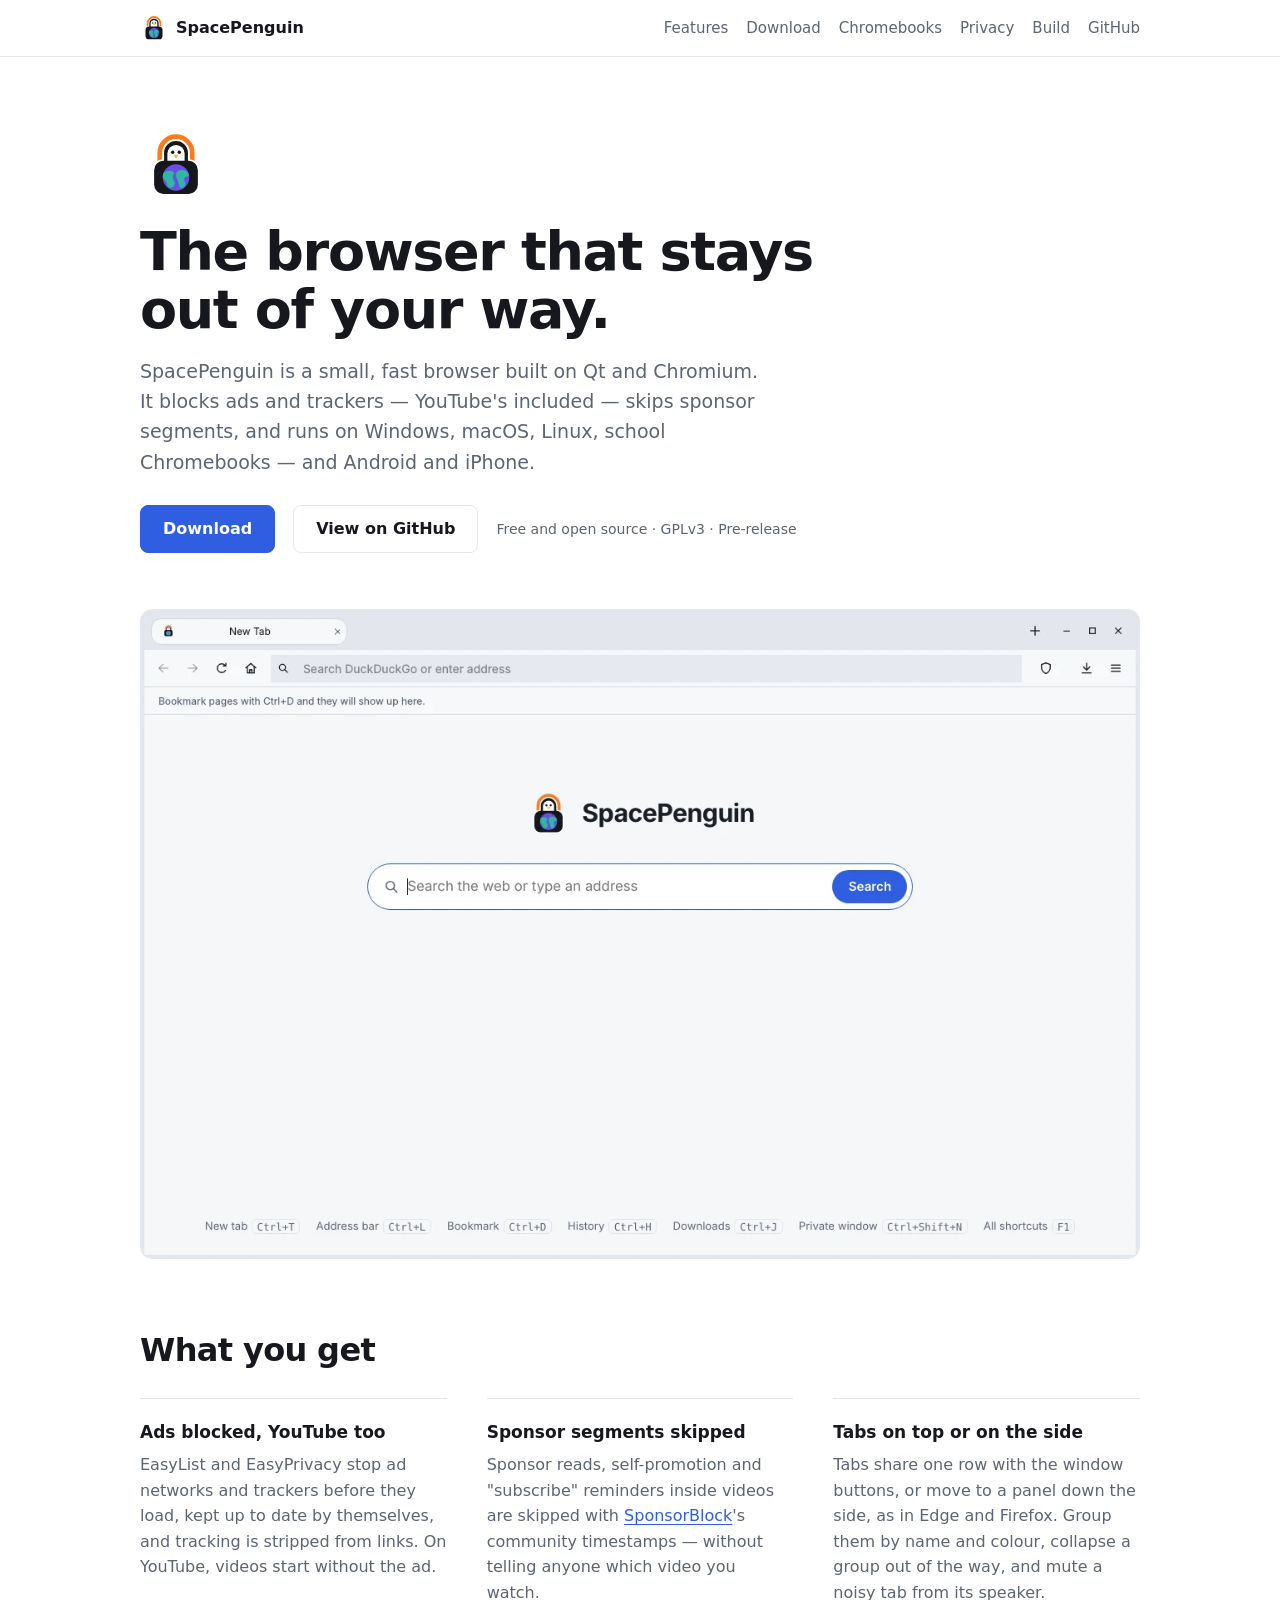
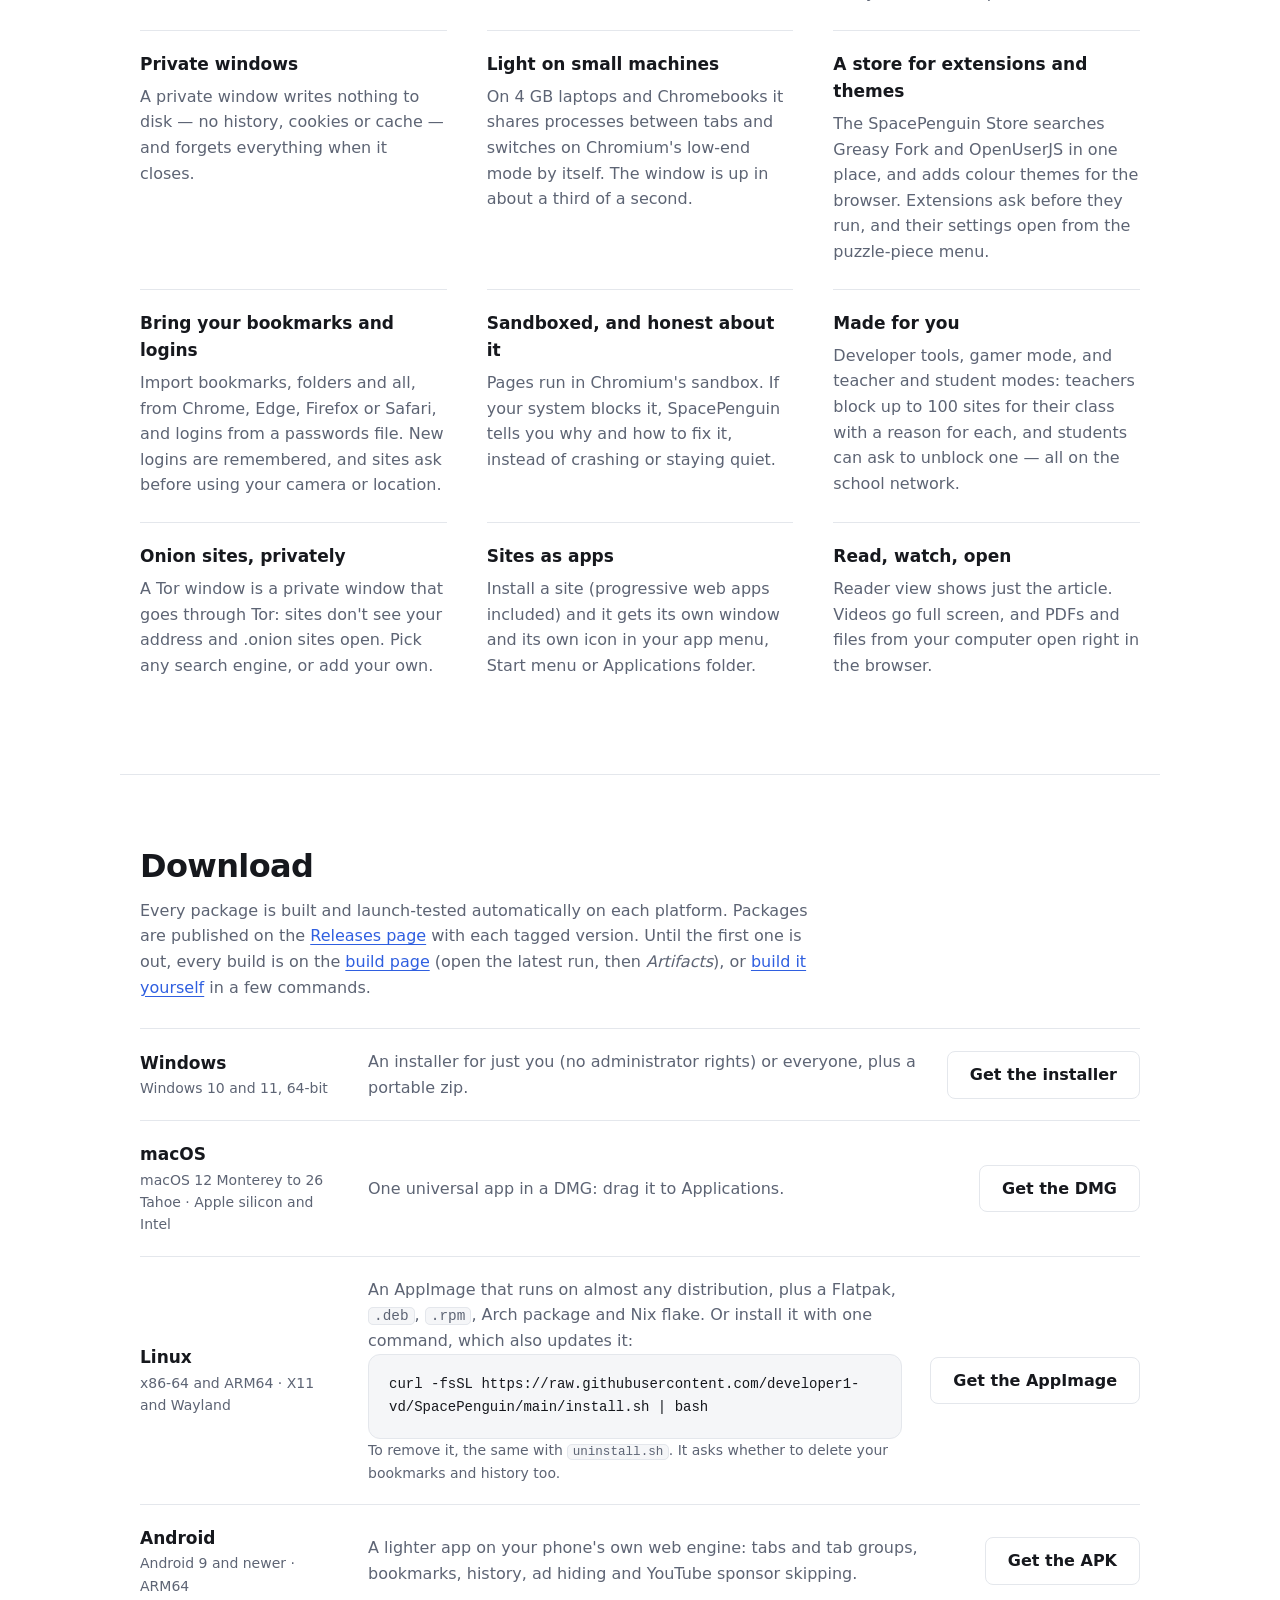
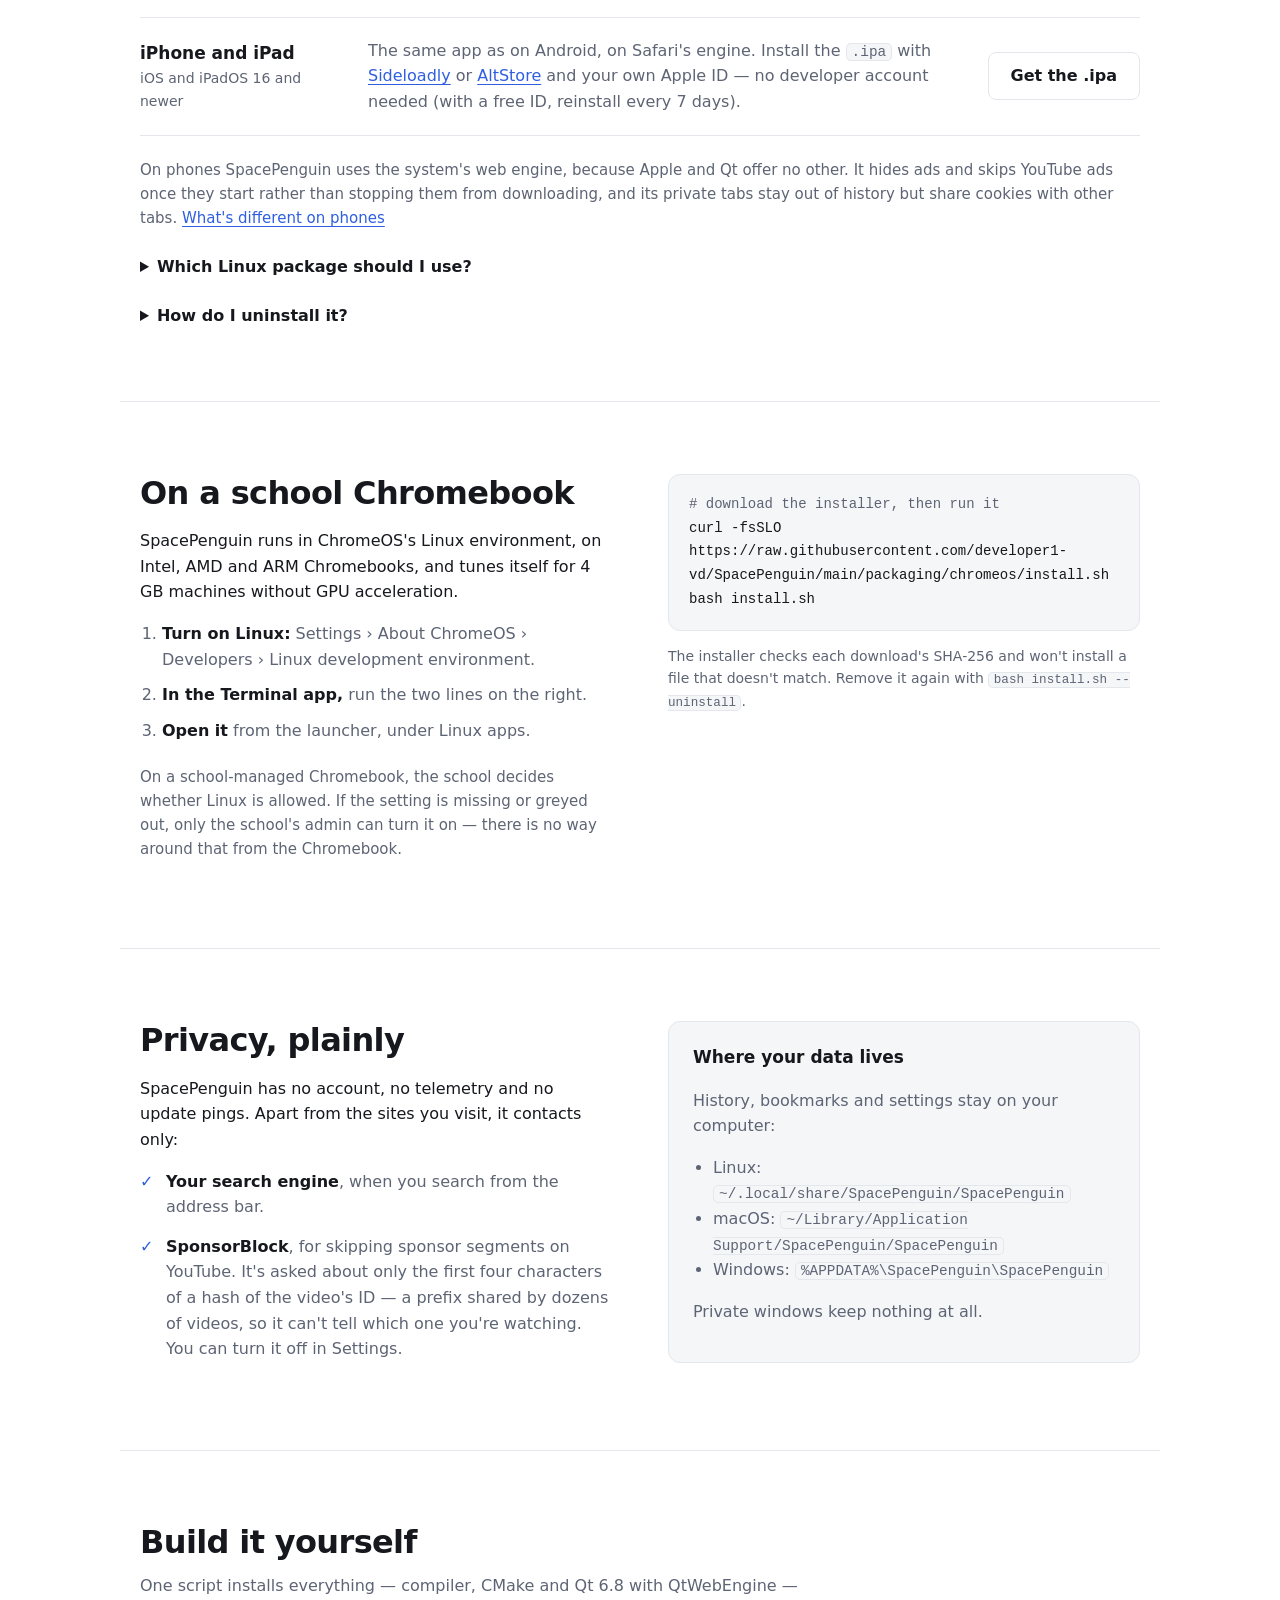
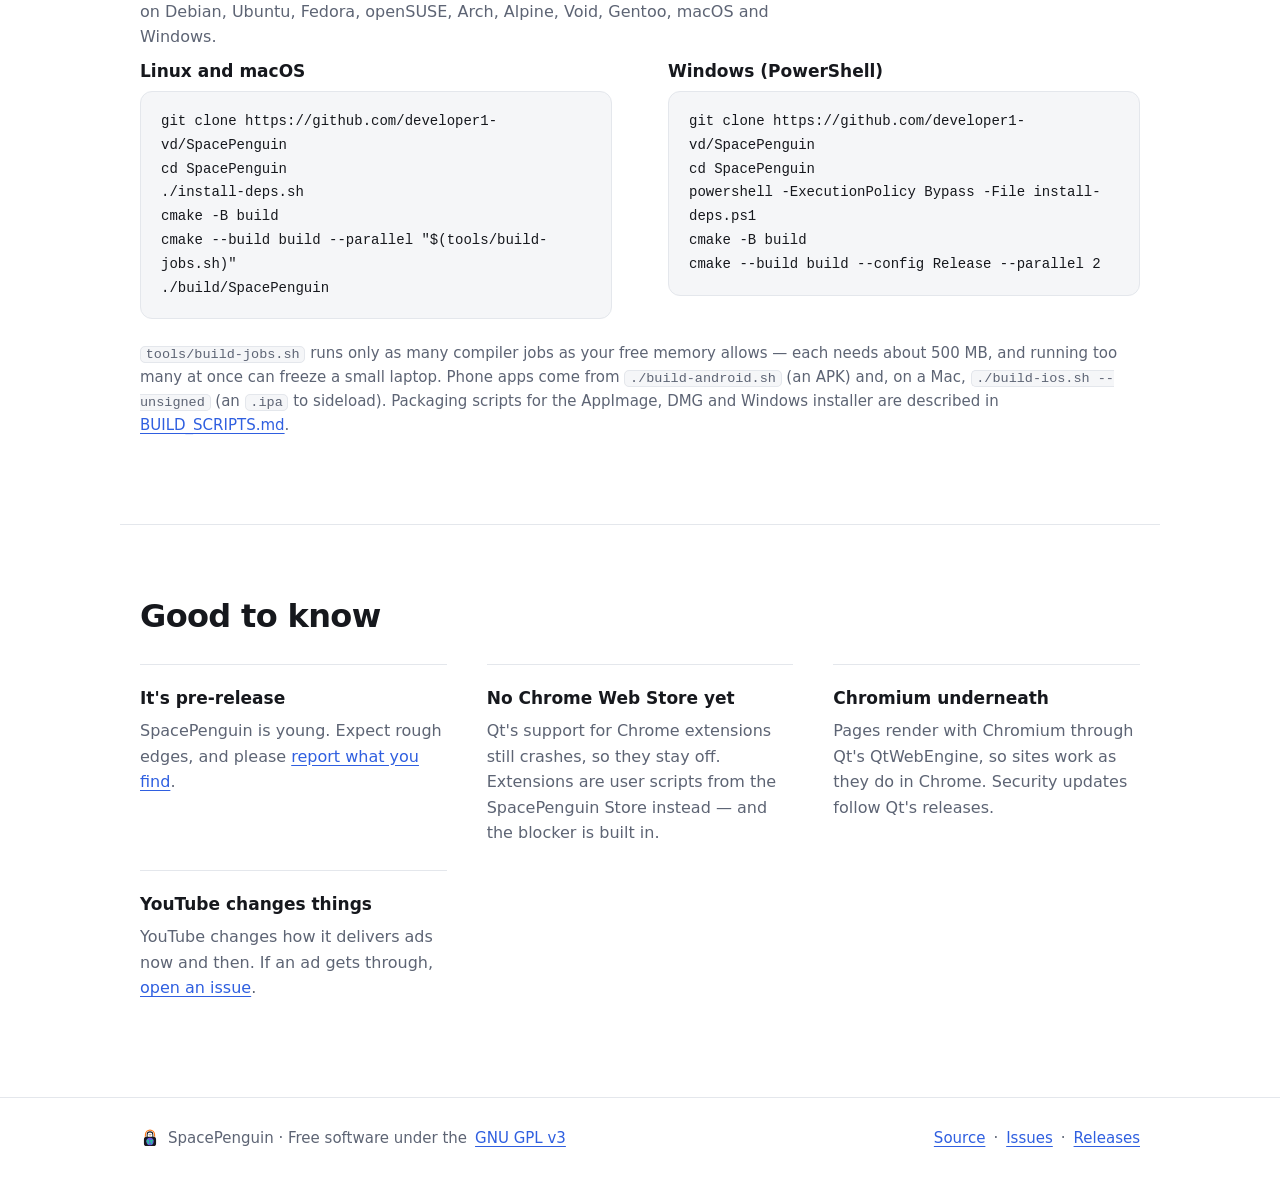
==== docs/index.html @ 1a45b494 "Teacher mode and student mode, paired on the school network Teacher mode opens a class on the local " ====
<!DOCTYPE html>
<html lang="en">
<head>
<meta charset="utf-8">
<meta name="viewport" content="width=device-width, initial-scale=1">
<title>SpacePenguin — a fast, private browser</title>
<meta name="description" content="SpacePenguin is a lightweight, cross-platform browser built on Qt and Chromium. It blocks ads (YouTube's too), skips sponsor segments, and runs on Windows, macOS, Linux and Chromebooks.">
<meta name="color-scheme" content="light dark">
<meta property="og:title" content="SpacePenguin">
<meta property="og:description" content="A fast, private, cross-platform browser that blocks ads — YouTube's too.">
<meta property="og:image" content="assets/screenshot-dark.webp">
<link rel="icon" type="image/svg+xml" href="assets/logo.svg">
<link rel="icon" type="image/png" href="assets/favicon.png">
<link rel="stylesheet" href="style.css">
</head>
<body>
<a class="skip" href="#main">Skip to content</a>

<header class="site-header">
  <nav class="wrap nav" aria-label="Main">
    <a class="brand" href="#top"><img src="assets/logo.svg" alt="" width="28" height="28"> SpacePenguin</a>
    <ul>
      <li><a href="#features">Features</a></li>
      <li><a href="#download">Download</a></li>
      <li><a href="#chromebook">Chromebooks</a></li>
      <li><a href="#privacy">Privacy</a></li>
      <li><a href="#build">Build</a></li>
      <li><a href="https://github.com/developer1-vd/SpacePenguin">GitHub</a></li>
    </ul>
  </nav>
</header>

<main id="main">

<section class="hero wrap" id="top">
    <img class="hero-icon" src="assets/logo.svg" alt="" width="72" height="72">
    <h1>The browser that stays out of your way.</h1>
    <p class="lede">SpacePenguin is a small, fast browser built on Qt and Chromium. It blocks ads
      and trackers — YouTube's included — skips sponsor segments, and runs on
      Windows, macOS, Linux, school Chromebooks — and Android and iPhone.</p>
    <p class="cta">
      <a class="button" href="#download">Download</a>
      <a class="button ghost" href="https://github.com/developer1-vd/SpacePenguin">View on GitHub</a>
      <span class="fineprint">Free and open source · GPLv3 · Pre-release</span>
    </p>
    <picture class="shot">
      <source srcset="assets/screenshot-dark.webp" media="(prefers-color-scheme: dark)">
      <img src="assets/screenshot-light.webp" width="1200" height="780"
           alt="SpacePenguin's window: a row of tabs with the window buttons, an address bar, and the start page with a search box.">
    </picture>
</section>

<section id="features" class="wrap section">
  <h2>What you get</h2>
  <div class="list">
    <article>
      <h3>Ads blocked, YouTube too</h3>
      <p>EasyList and EasyPrivacy stop ad networks and trackers before they load, kept up
        to date by themselves, and tracking is stripped from links. On YouTube, videos start
        without the ad.</p>
    </article>
    <article>
      <h3>Sponsor segments skipped</h3>
      <p>Sponsor reads, self-promotion and "subscribe" reminders inside videos are skipped
        with <a href="https://sponsor.ajay.app">SponsorBlock</a>'s community timestamps —
        without telling anyone which video you watch.</p>
    </article>
    <article>
      <h3>Tabs on top or on the side</h3>
      <p>Tabs share one row with the window buttons, or move to a panel down the side,
        as in Edge and Firefox. Group them by name and colour, collapse a group out of the
        way, and mute a noisy tab from its speaker.</p>
    </article>
    <article>
      <h3>Private windows</h3>
      <p>A private window writes nothing to disk — no history, cookies or cache — and
        forgets everything when it closes.</p>
    </article>
    <article>
      <h3>Light on small machines</h3>
      <p>On 4 GB laptops and Chromebooks it shares processes between tabs and switches on
        Chromium's low-end mode by itself. The window is up in about a third of a second.</p>
    </article>
    <article>
      <h3>A store for extensions and themes</h3>
      <p>The SpacePenguin Store searches Greasy Fork and OpenUserJS in one place, and adds
        colour themes for the browser. Extensions ask before they run, and their settings
        open from the puzzle-piece menu.</p>
    </article>
    <article>
      <h3>Bring your bookmarks and logins</h3>
      <p>Import bookmarks, folders and all, from Chrome, Edge, Firefox or Safari, and logins
        from a passwords file. New logins are remembered, and sites ask before using your
        camera or location.</p>
    </article>
    <article>
      <h3>Sandboxed, and honest about it</h3>
      <p>Pages run in Chromium's sandbox. If your system blocks it, SpacePenguin tells you
        why and how to fix it, instead of crashing or staying quiet.</p>
    </article>
    <article>
      <h3>Made for you</h3>
      <p>Developer tools, gamer mode, and teacher and student modes: teachers block up to
        100 sites for their class with a reason for each, and students can ask to unblock
        one — all on the school network.</p>
    </article>
    <article>
      <h3>Onion sites, privately</h3>
      <p>A Tor window is a private window that goes through Tor: sites don't see your
        address and .onion sites open. Pick any search engine, or add your own.</p>
    </article>
    <article>
      <h3>Sites as apps</h3>
      <p>Install a site (progressive web apps included) and it gets its own window and
        its own icon in your app menu, Start menu or Applications folder.</p>
    </article>
    <article>
      <h3>Read, watch, open</h3>
      <p>Reader view shows just the article. Videos go full screen, and PDFs and files from
        your computer open right in the browser.</p>
    </article>
  </div>
</section>

<section id="download" class="wrap section">
    <h2>Download</h2>
    <p class="section-lede">Every package is built and launch-tested automatically on each
      platform. Packages are published on the
      <a href="https://github.com/developer1-vd/SpacePenguin/releases">Releases page</a>
      with each tagged version. Until the first one is out, every build is on the
      <a href="https://github.com/developer1-vd/SpacePenguin/actions/workflows/build.yml">build
      page</a> (open the latest run, then <em>Artifacts</em>), or <a href="#build">build it
      yourself</a> in a few commands.</p>
    <div class="rows">
      <article class="row">
        <h3>Windows<span class="meta">Windows 10 and 11, 64-bit</span></h3>
        <p>An installer for just you (no administrator rights) or everyone, plus a portable
          zip.</p>
        <a class="button ghost" href="https://github.com/developer1-vd/SpacePenguin/releases">Get the installer</a>
      </article>
      <article class="row">
        <h3>macOS<span class="meta">macOS 12 Monterey to 26 Tahoe · Apple silicon and Intel</span></h3>
        <p>One universal app in a DMG: drag it to Applications.</p>
        <a class="button ghost" href="https://github.com/developer1-vd/SpacePenguin/releases">Get the DMG</a>
      </article>
      <article class="row">
        <h3>Linux<span class="meta">x86-64 and ARM64 · X11 and Wayland</span></h3>
        <div>
          <p>An AppImage that runs on almost any distribution, plus a Flatpak,
            <code>.deb</code>, <code>.rpm</code>, Arch package and Nix flake. Or install it with one
            command, which also updates it:</p>
          <pre class="code"><code>curl -fsSL https://raw.githubusercontent.com/developer1-vd/SpacePenguin/main/install.sh | bash</code></pre>
          <p class="fineprint">To remove it, the same with <code>uninstall.sh</code>. It asks whether
            to delete your bookmarks and history too.</p>
        </div>
        <a class="button ghost" href="https://github.com/developer1-vd/SpacePenguin/releases">Get the AppImage</a>
      </article>
      <article class="row">
        <h3>Android<span class="meta">Android 9 and newer · ARM64</span></h3>
        <p>A lighter app on your phone's own web engine: tabs and tab groups, bookmarks, history,
          ad hiding and YouTube sponsor skipping.</p>
        <a class="button ghost" href="https://github.com/developer1-vd/SpacePenguin/releases">Get the APK</a>
      </article>
      <article class="row">
        <h3>iPhone and iPad<span class="meta">iOS and iPadOS 16 and newer</span></h3>
        <p>The same app as on Android, on Safari's engine. Install the <code>.ipa</code> with
          <a href="https://sideloadly.io">Sideloadly</a> or <a href="https://altstore.io">AltStore</a>
          and your own Apple ID — no developer account needed (with a free ID, reinstall every 7 days).</p>
        <a class="button ghost" href="https://github.com/developer1-vd/SpacePenguin/releases">Get the .ipa</a>
      </article>
    </div>
    <p class="note">On phones SpacePenguin uses the system's web engine, because Apple and Qt
      offer no other. It hides ads and skips YouTube ads once they start rather than
      stopping them from downloading, and its private tabs stay out of history but share
      cookies with other tabs.
      <a href="https://github.com/developer1-vd/SpacePenguin#phones-android-and-ios">What's different on phones</a></p>
    <details class="more">
      <summary>Which Linux package should I use?</summary>
      <ul>
        <li><strong>AppImage</strong> — any distribution from Ubuntu 22.04, Debian 12 and
          Fedora 36 on (ARM64: Ubuntu 24.04, Debian 13 and newer). For faster starts,
          install it once: <code>bash install.sh SpacePenguin-*.AppImage</code>.</li>
        <li><strong>.deb / .rpm</strong> — Debian 13, Ubuntu 25.04+, Fedora 41+, openSUSE
          Tumbleweed. They also set up the sandbox permission on Ubuntu.</li>
        <li><strong>Arch</strong> — <code>packaging/arch/PKGBUILD</code>.</li>
        <li><strong>Nix</strong> — <code>nix run github:developer1-vd/SpacePenguin</code>.</li>
        <li><strong>Flatpak</strong> — built from <code>packaging/flatpak/</code>.</li>
      </ul>
    </details>
    <details class="more">
      <summary>How do I uninstall it?</summary>
      <ul>
        <li><strong>Linux and Chromebooks</strong> (installed with <code>install.sh</code>) —
          <code>curl -fsSL https://raw.githubusercontent.com/developer1-vd/SpacePenguin/main/uninstall.sh | bash</code>.
          It asks whether to delete your bookmarks, history and logins too.</li>
        <li><strong>Windows</strong> — Settings › Apps › SpacePenguin › Uninstall. Tick
          “Remove browsing data” to delete your data too.</li>
        <li><strong>macOS</strong> — drag SpacePenguin from Applications to the Bin.</li>
        <li><strong>.deb, .rpm, Arch, Flatpak</strong> — with your package manager, as any app.</li>
        <li><strong>Android and iPhone</strong> — touch and hold the icon, then remove it.</li>
      </ul>
    </details>
</section>

<section id="chromebook" class="wrap section">
  <div class="split">
  <div>
    <h2>On a school Chromebook</h2>
    <p>SpacePenguin runs in ChromeOS's Linux environment, on Intel, AMD and ARM
      Chromebooks, and tunes itself for 4 GB machines without GPU acceleration.</p>
    <ol class="steps">
      <li><strong>Turn on Linux:</strong> Settings › About ChromeOS › Developers › Linux
        development environment.</li>
      <li><strong>In the Terminal app,</strong> run the two lines on the right.</li>
      <li><strong>Open it</strong> from the launcher, under Linux apps.</li>
    </ol>
    <p class="note">On a school-managed Chromebook, the school decides whether Linux is
      allowed. If the setting is missing or greyed out, only the school's admin can turn
      it on — there is no way around that from the Chromebook.</p>
  </div>
  <div>
    <pre class="code" aria-label="Chromebook install commands"><code><span class="c"># download the installer, then run it</span>
curl -fsSLO https://raw.githubusercontent.com/developer1-vd/SpacePenguin/main/packaging/chromeos/install.sh
bash install.sh</code></pre>
    <p class="fineprint">The installer checks each download's SHA-256 and won't install a
      file that doesn't match. Remove it again with <code>bash install.sh --uninstall</code>.</p>
  </div>
  </div>
</section>

<section id="privacy" class="wrap section">
  <div class="split">
    <div>
      <h2>Privacy, plainly</h2>
      <p>SpacePenguin has no account, no telemetry and no update pings. Apart from the
        sites you visit, it contacts only:</p>
      <ul class="checks">
        <li><strong>Your search engine</strong>, when you search from the address bar.</li>
        <li><strong>SponsorBlock</strong>, for skipping sponsor segments on YouTube. It's asked
          about only the first four characters of a hash of the video's ID — a prefix shared by dozens
          of videos, so it can't tell which one you're watching. You can turn it off in
          Settings.</li>
      </ul>
    </div>
    <div class="aside">
      <h3>Where your data lives</h3>
      <p>History, bookmarks and settings stay on your computer:</p>
      <ul>
        <li>Linux: <code>~/.local/share/SpacePenguin/SpacePenguin</code></li>
        <li>macOS: <code>~/Library/Application Support/SpacePenguin/SpacePenguin</code></li>
        <li>Windows: <code>%APPDATA%\SpacePenguin\SpacePenguin</code></li>
      </ul>
      <p>Private windows keep nothing at all.</p>
    </div>
  </div>
</section>

<section id="build" class="wrap section">
  <h2>Build it yourself</h2>
  <p class="section-lede">One script installs everything — compiler, CMake and Qt 6.8 with
    QtWebEngine — on Debian, Ubuntu, Fedora, openSUSE, Arch, Alpine, Void, Gentoo, macOS
    and Windows.</p>
  <div class="split">
    <div>
      <h3>Linux and macOS</h3>
      <pre class="code"><code>git clone https://github.com/developer1-vd/SpacePenguin
cd SpacePenguin
./install-deps.sh
cmake -B build
cmake --build build --parallel "$(tools/build-jobs.sh)"
./build/SpacePenguin</code></pre>
    </div>
    <div>
      <h3>Windows (PowerShell)</h3>
      <pre class="code"><code>git clone https://github.com/developer1-vd/SpacePenguin
cd SpacePenguin
powershell -ExecutionPolicy Bypass -File install-deps.ps1
cmake -B build
cmake --build build --config Release --parallel 2</code></pre>
    </div>
  </div>
  <p class="note"><code>tools/build-jobs.sh</code> runs only as many compiler jobs as your
    free memory allows — each needs about 500 MB, and running too many at once can freeze a
    small laptop. Phone apps come from <code>./build-android.sh</code> (an APK) and, on a Mac,
    <code>./build-ios.sh --unsigned</code> (an <code>.ipa</code> to sideload). Packaging scripts for
    the AppImage, DMG and Windows installer are described in
    <a href="https://github.com/developer1-vd/SpacePenguin/blob/main/BUILD_SCRIPTS.md">BUILD_SCRIPTS.md</a>.</p>
</section>

<section id="limits" class="wrap section">
    <h2>Good to know</h2>
    <div class="list">
      <div>
        <h3>It's pre-release</h3>
        <p>SpacePenguin is young. Expect rough edges, and please
          <a href="https://github.com/developer1-vd/SpacePenguin/issues">report what you find</a>.</p>
      </div>
      <div>
        <h3>No Chrome Web Store yet</h3>
        <p>Qt's support for Chrome extensions still crashes, so they stay off. Extensions are
          user scripts from the SpacePenguin Store instead — and the blocker is built in.</p>
      </div>
      <div>
        <h3>Chromium underneath</h3>
        <p>Pages render with Chromium through Qt's QtWebEngine, so sites work as they do in
          Chrome. Security updates follow Qt's releases.</p>
      </div>
      <div>
        <h3>YouTube changes things</h3>
        <p>YouTube changes how it delivers ads now and then. If an ad gets through,
          <a href="https://github.com/developer1-vd/SpacePenguin/issues">open an issue</a>.</p>
      </div>
    </div>
</section>

</main>

<footer class="site-footer">
  <div class="wrap footer-inner">
    <p><img src="assets/logo.svg" alt="" width="20" height="20"> SpacePenguin · Free software
      under the <a href="https://github.com/developer1-vd/SpacePenguin/blob/main/LICENSE">GNU GPL v3</a></p>
    <p><a href="https://github.com/developer1-vd/SpacePenguin">Source</a> ·
      <a href="https://github.com/developer1-vd/SpacePenguin/issues">Issues</a> ·
      <a href="https://github.com/developer1-vd/SpacePenguin/releases">Releases</a></p>
  </div>
</footer>
</body>
</html>
---- docs/style.css ----
/* SpacePenguin's site: flat colours, hairline rules, nothing that glows. */

:root {
  --bg: #ffffff;
  --text: #16181d;
  --muted: #5d6474;
  --rule: #e4e7ec;
  --soft: #f5f6f8;
  --accent: #2f5fe0;
  --accent-text: #ffffff;
  --wrap: 1040px;
  color-scheme: light;
}

@media (prefers-color-scheme: dark) {
  :root {
    --bg: #121317;
    --text: #e8eaf0;
    --muted: #9aa1b2;
    --rule: #2a2d35;
    --soft: #1a1c22;
    --accent: #82a0ff;
    --accent-text: #10142a;
    color-scheme: dark;
  }
}

* { box-sizing: border-box; }

html { scroll-behavior: smooth; scroll-padding-top: 64px; }

body {
  margin: 0;
  background: var(--bg);
  color: var(--text);
  font: 16px/1.6 system-ui, -apple-system, "Segoe UI", Roboto, "Noto Sans", sans-serif;
  -webkit-font-smoothing: antialiased;
}

a { color: var(--accent); text-underline-offset: 3px; }

code {
  font: 0.9em ui-monospace, "SF Mono", "JetBrains Mono", Menlo, Consolas, monospace;
  background: var(--soft);
  border: 1px solid var(--rule);
  padding: 0 0.35em;
  border-radius: 5px;
  overflow-wrap: anywhere;
}

img { max-width: 100%; height: auto; }

.wrap { max-width: var(--wrap); margin: 0 auto; padding: 0 20px; }

.skip { position: absolute; left: -999px; }
.skip:focus { left: 16px; top: 12px; z-index: 10; background: var(--bg); padding: 8px 14px; border: 1px solid var(--rule); border-radius: 8px; }

/* ---- Header ------------------------------------------------------------- */

.site-header { position: sticky; top: 0; z-index: 5; background: var(--bg); border-bottom: 1px solid var(--rule); }

.nav { display: flex; align-items: center; justify-content: space-between; gap: 12px; min-height: 56px; flex-wrap: wrap; }

.brand { display: inline-flex; align-items: center; gap: 8px; font-weight: 700; color: var(--text); text-decoration: none; }

.nav ul { display: flex; flex-wrap: wrap; gap: 2px 18px; list-style: none; margin: 0; padding: 6px 0; }
.nav li a { color: var(--muted); text-decoration: none; font-size: 15px; }
.nav li a:hover { color: var(--text); }

/* ---- Hero --------------------------------------------------------------- */

.hero { padding-top: 72px; }
.hero-icon { width: 72px; height: 72px; display: block; }

h1 { font-size: clamp(34px, 5.5vw, 54px); line-height: 1.08; letter-spacing: -0.025em; margin: 22px 0 16px; font-weight: 750; max-width: 14em; }

.lede { max-width: 620px; margin: 0; font-size: clamp(17px, 2vw, 19px); color: var(--muted); }

.cta { display: flex; flex-wrap: wrap; align-items: center; gap: 10px 18px; margin: 28px 0 0; }

.button {
  display: inline-block; padding: 10px 22px; border-radius: 8px;
  background: var(--accent); color: var(--accent-text); font-weight: 600;
  text-decoration: none; border: 1px solid var(--accent);
}
.button:hover { opacity: 0.9; }
.button.ghost { background: transparent; color: var(--text); border-color: var(--rule); }
.button.ghost:hover { background: var(--soft); opacity: 1; }

.fineprint { color: var(--muted); font-size: 14px; }

.shot { display: block; margin: 56px 0 0; }
.shot img { display: block; width: 100%; border: 1px solid var(--rule); border-radius: 12px; }

/* ---- Sections ----------------------------------------------------------- */

.section { padding-top: 72px; padding-bottom: 72px; border-top: 1px solid var(--rule); }
.hero + .section { border-top: 0; }

h2 { font-size: clamp(26px, 3.2vw, 32px); letter-spacing: -0.02em; margin: 0 0 12px; line-height: 1.2; font-weight: 700; }
h3 { font-size: 17px; margin: 0 0 6px; }
.section-lede { color: var(--muted); max-width: 680px; margin: 0 0 8px; }

/* A grid of plain items, each under a hairline. */
.list { display: grid; grid-template-columns: repeat(auto-fill, minmax(min(300px, 100%), 1fr)); gap: 0 40px; margin-top: 28px; }
.list > * { min-width: 0; border-top: 1px solid var(--rule); padding: 20px 0 24px; }
.list p { color: var(--muted); margin: 0; }

/* Downloads: one row per platform. */
.rows { margin-top: 28px; border-bottom: 1px solid var(--rule); }
.row { display: grid; grid-template-columns: 200px 1fr auto; gap: 8px 28px; align-items: center; border-top: 1px solid var(--rule); padding: 20px 0; }
.row > * { min-width: 0; }
.row h3 { margin: 0; }
.row p { margin: 0; color: var(--muted); }
.row .meta { display: block; font-size: 14px; font-weight: 400; color: var(--muted); }

.more { margin-top: 24px; }
.more summary { cursor: pointer; font-weight: 600; }
.more ul { color: var(--muted); padding-left: 20px; }
.more li { margin: 8px 0; }

.split { display: grid; grid-template-columns: repeat(auto-fit, minmax(min(320px, 100%), 1fr)); gap: 32px 56px; align-items: start; }
/* Grid items may shrink below their content, so long code lines wrap instead of
   widening the page. */
.split > * { min-width: 0; }

.steps { padding-left: 22px; color: var(--muted); }
.steps li { margin: 10px 0; }
.steps strong, .checks strong { color: var(--text); }

.note { color: var(--muted); font-size: 15px; margin-top: 22px; }

.checks { list-style: none; padding: 0; color: var(--muted); }
.checks li { position: relative; padding-left: 26px; margin: 14px 0; }
.checks li::before { content: "✓"; position: absolute; left: 0; color: var(--accent); font-weight: 700; }

.aside { background: var(--soft); border: 1px solid var(--rule); border-radius: 12px; padding: 22px 24px; }
.aside ul { color: var(--muted); padding-left: 20px; }
.aside p { color: var(--muted); }

pre.code {
  background: var(--soft); color: var(--text); border: 1px solid var(--rule); border-radius: 12px;
  padding: 18px 20px; font-size: 14px; line-height: 1.7; margin: 0;
  white-space: pre-wrap; overflow-wrap: anywhere;
}
pre.code code { background: none; border: 0; padding: 0; font-size: inherit; }
pre.code .c { color: var(--muted); }

/* ---- Footer ------------------------------------------------------------- */

.site-footer { border-top: 1px solid var(--rule); padding: 28px 0; color: var(--muted); font-size: 15px; }
.footer-inner { display: flex; flex-wrap: wrap; justify-content: space-between; gap: 12px; }
.footer-inner p { margin: 0; display: inline-flex; align-items: center; gap: 8px; }

@media (max-width: 640px) {
  .nav { padding-top: 6px; }
  .hero { padding-top: 44px; }
  .section { padding-top: 56px; padding-bottom: 56px; }
  .row { grid-template-columns: 1fr; }
  .row .button { justify-self: start; }
}

@media (prefers-reduced-motion: reduce) {
  html { scroll-behavior: auto; }
}
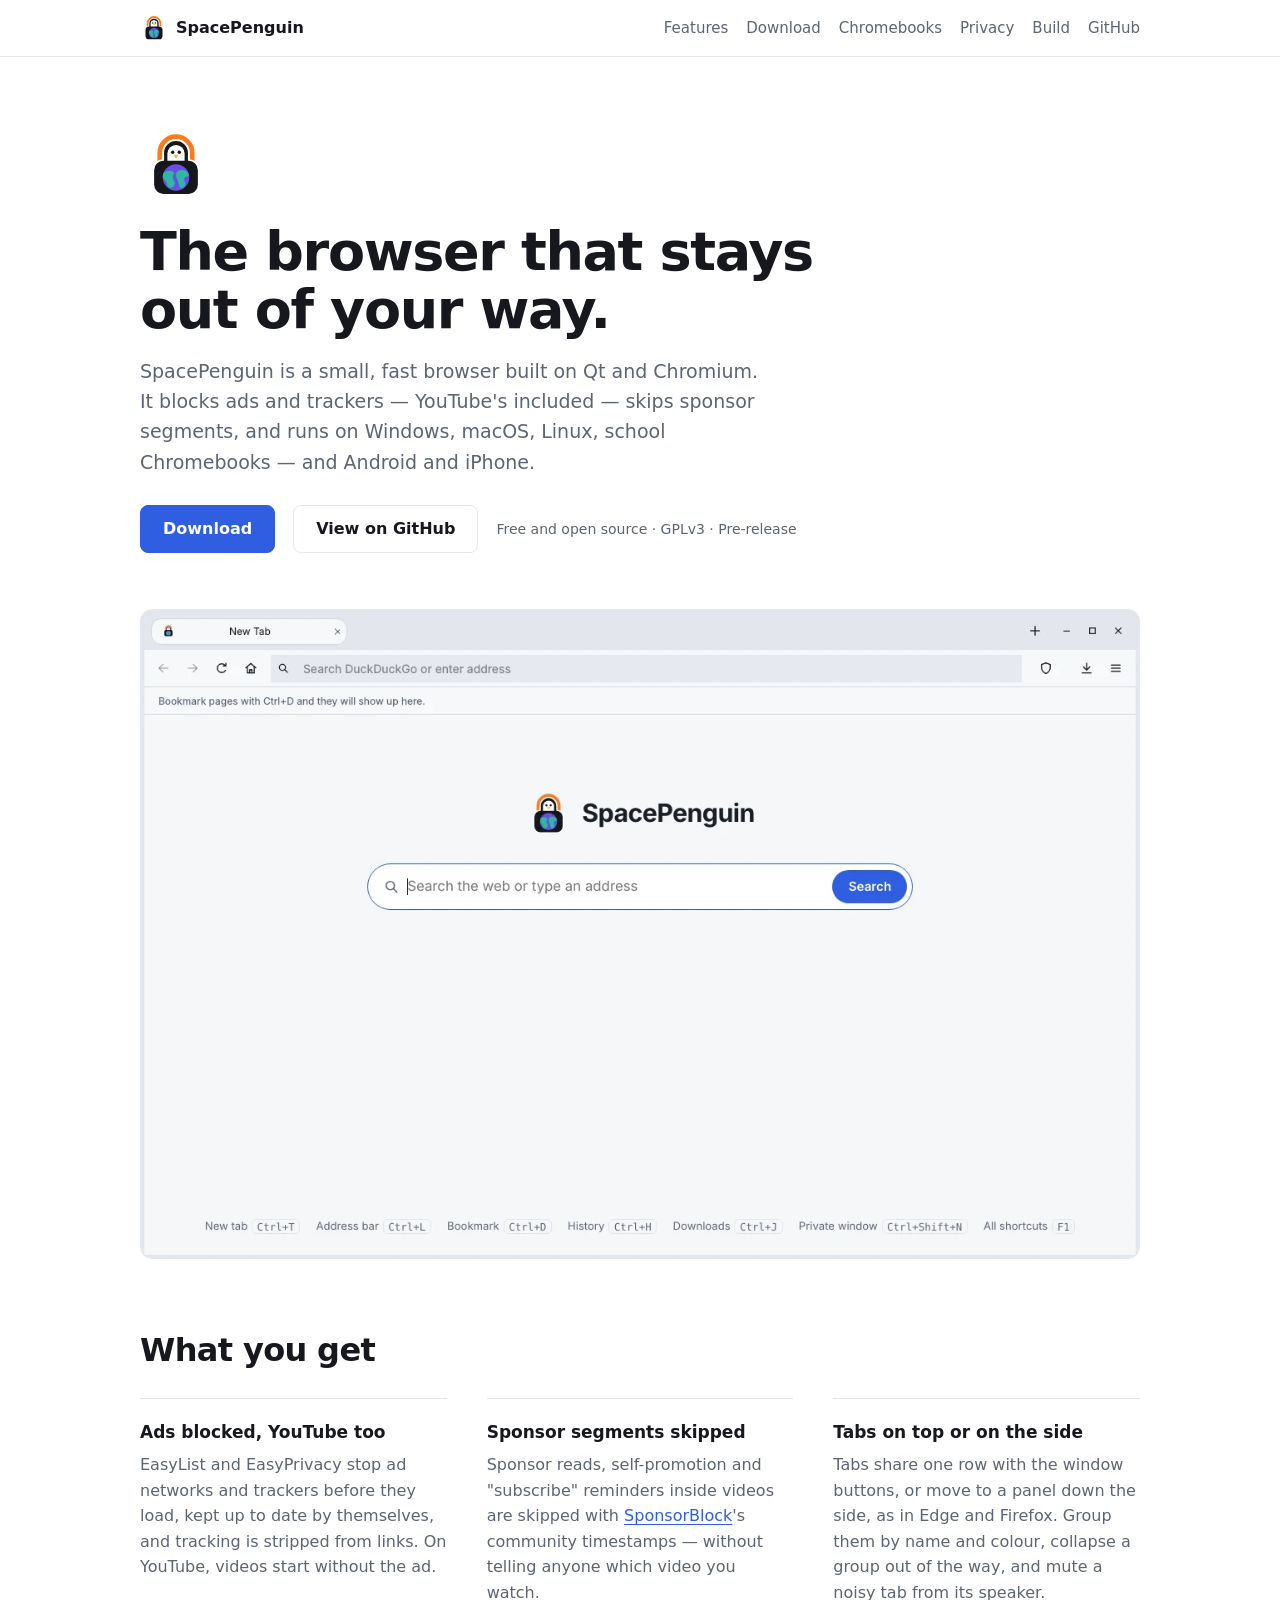
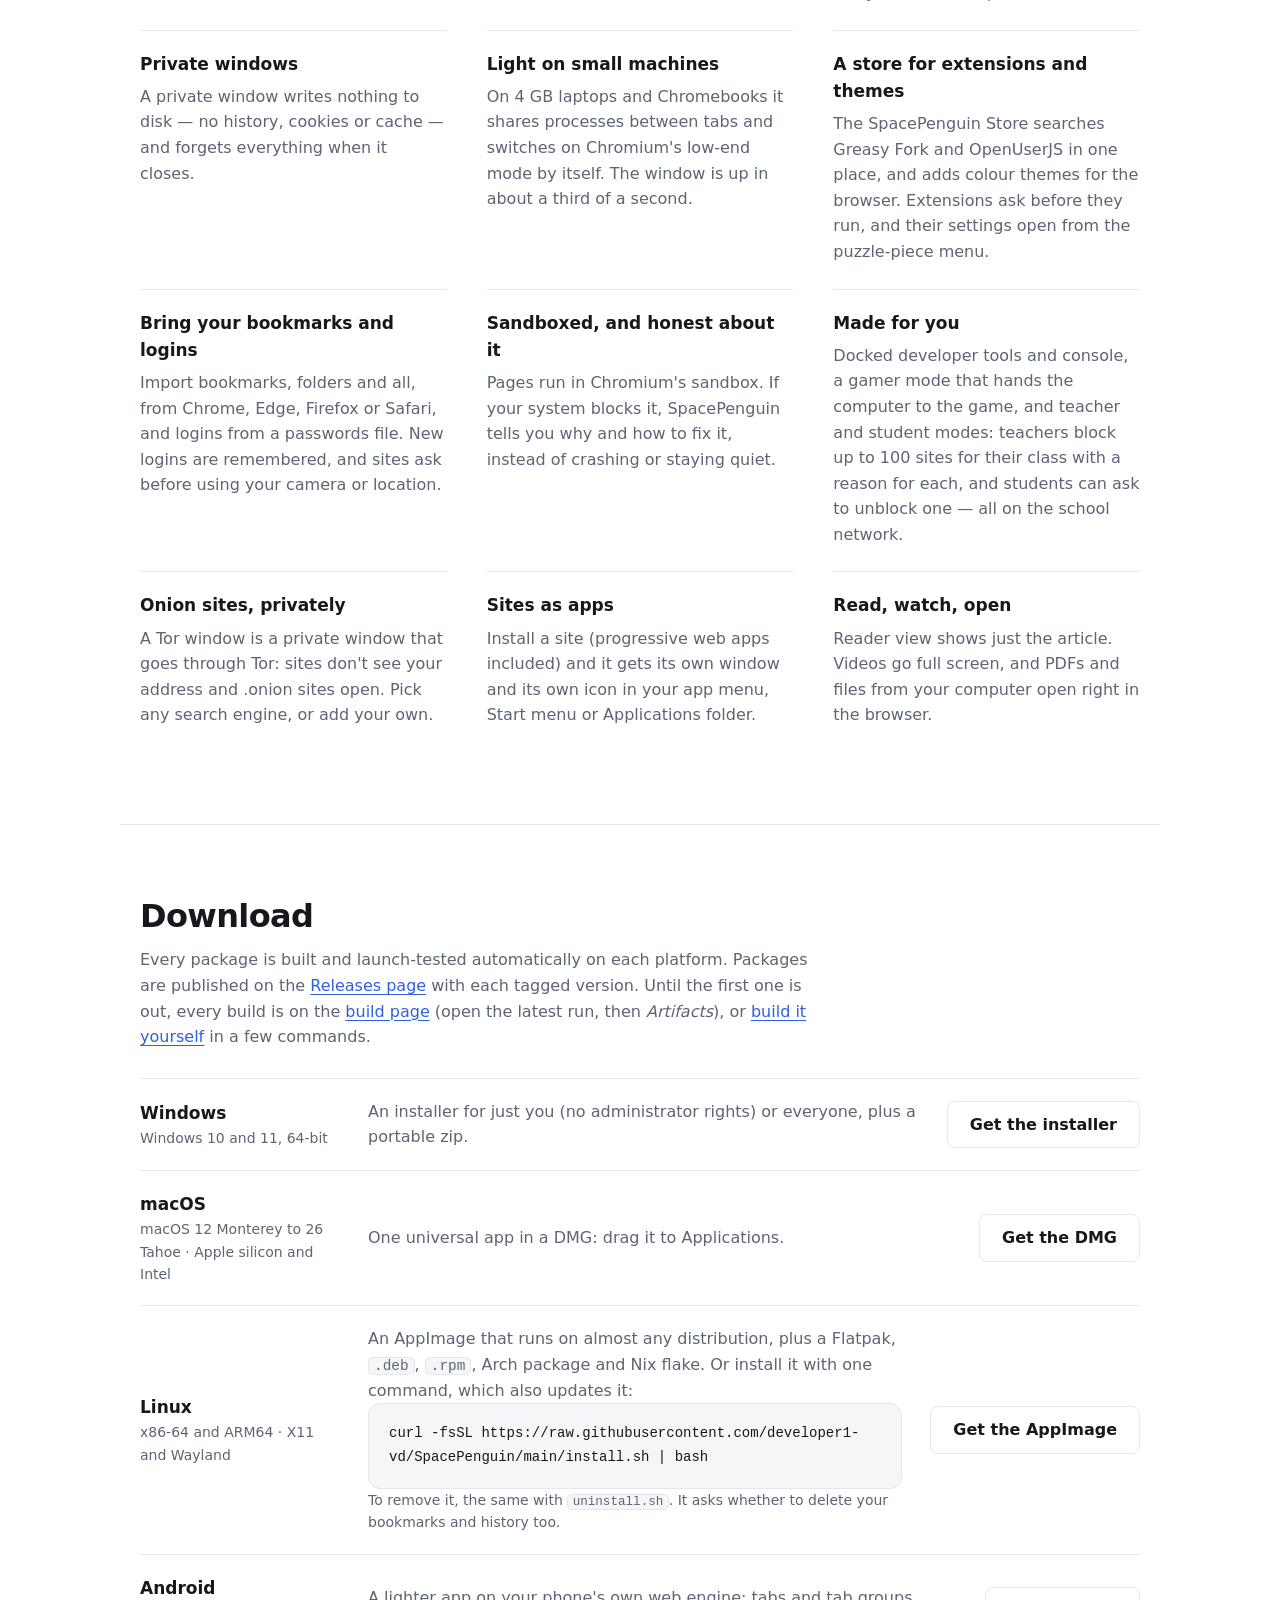
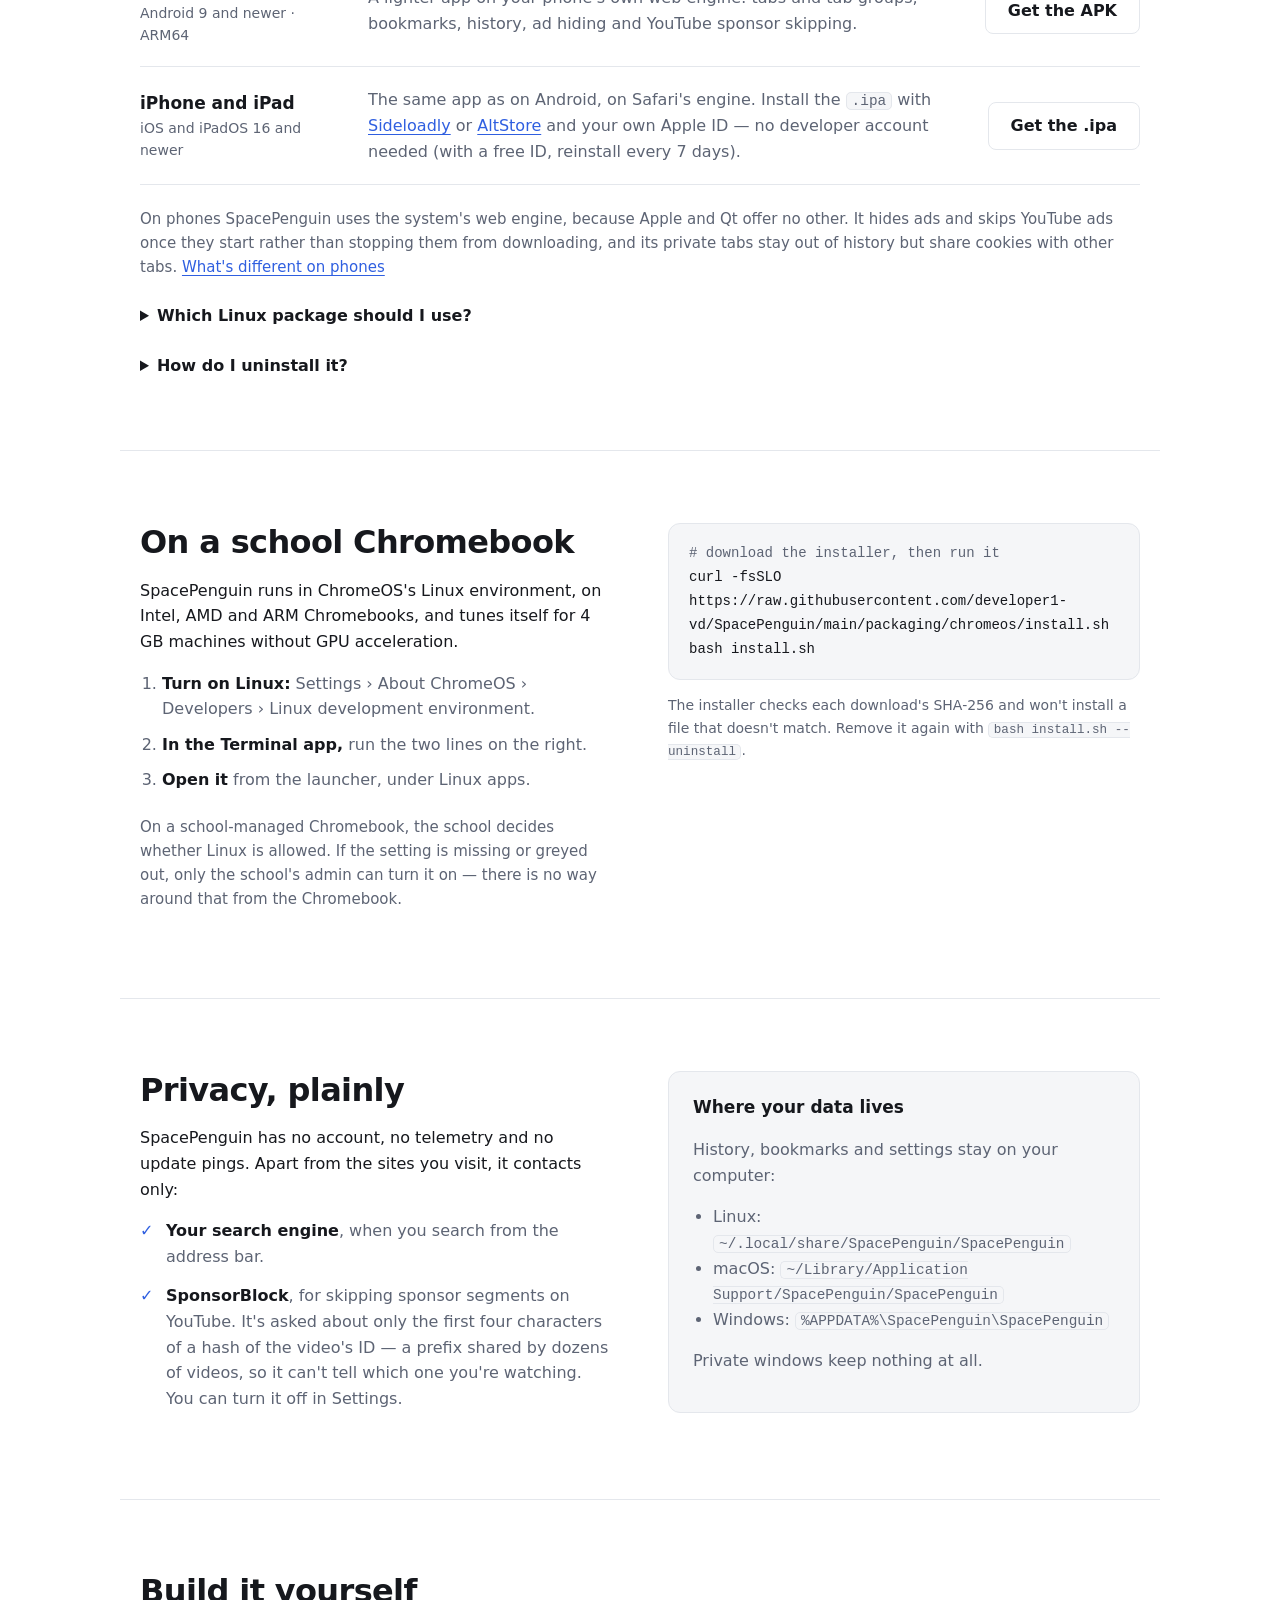
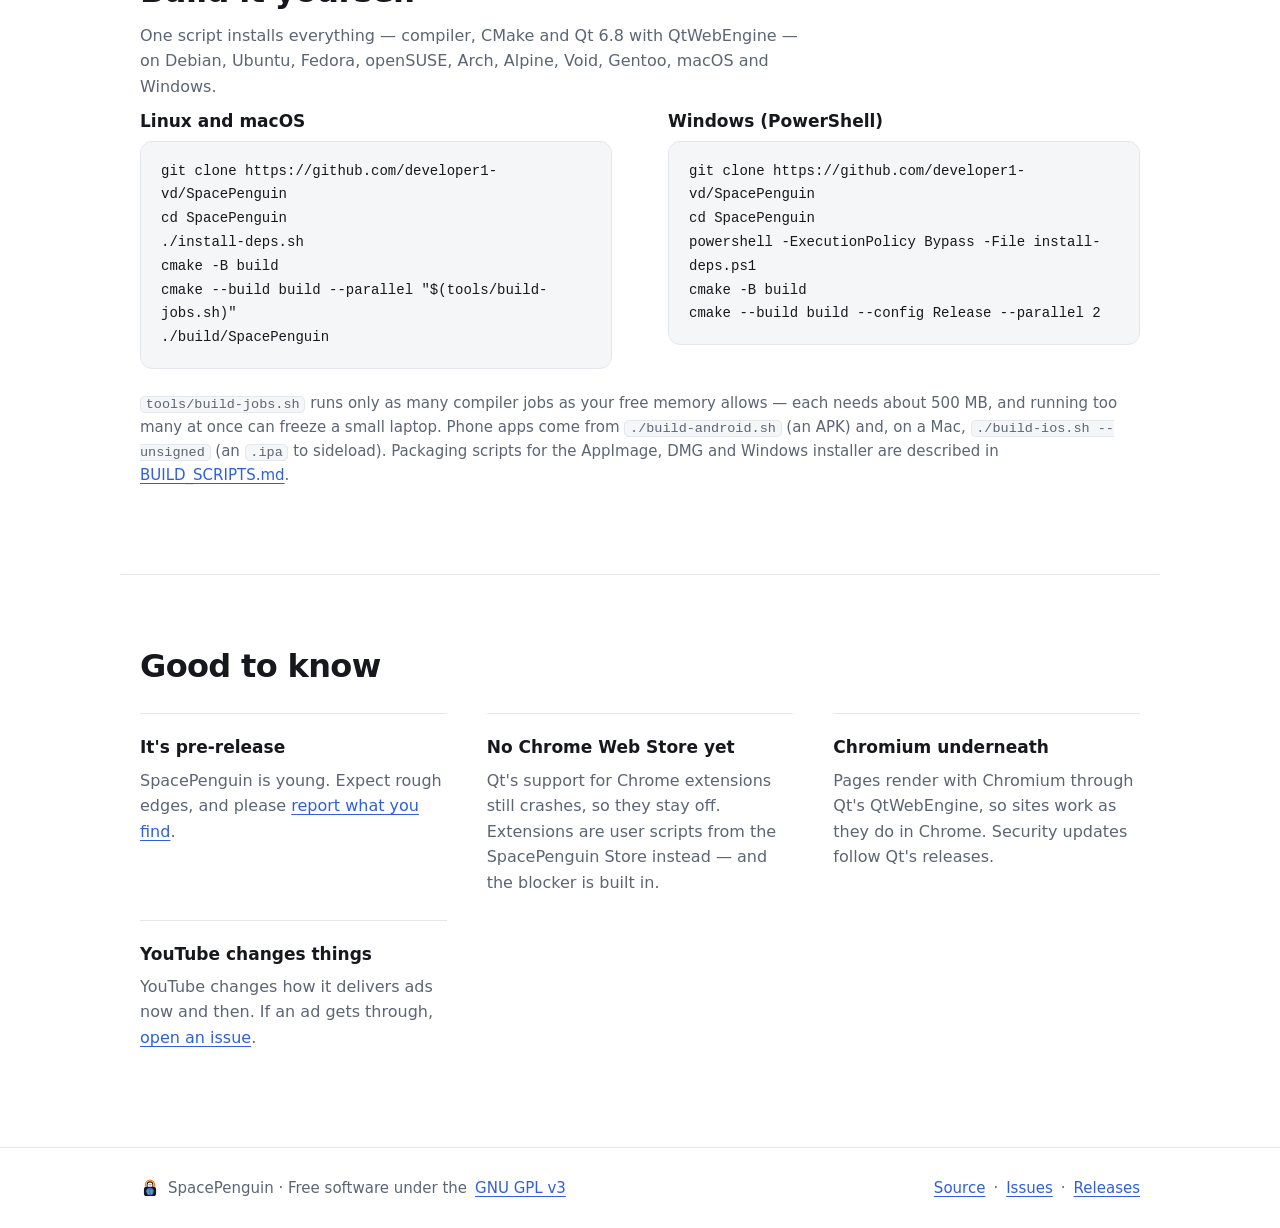
==== commit 157577b8: "More for developers and gamers Developer: - developer tools dock at the bottom or on the right of th" ====
--- a/docs/index.html
+++ b/docs/index.html
@@ -100,7 +100,8 @@
     </article>
     <article>
       <h3>Made for you</h3>
-      <p>Developer tools, gamer mode, and teacher and student modes: teachers block up to
+      <p>Docked developer tools and console, a gamer mode that hands the computer to
+        the game, and teacher and student modes: teachers block up to
         100 sites for their class with a reason for each, and students can ask to unblock
         one — all on the school network.</p>
     </article>
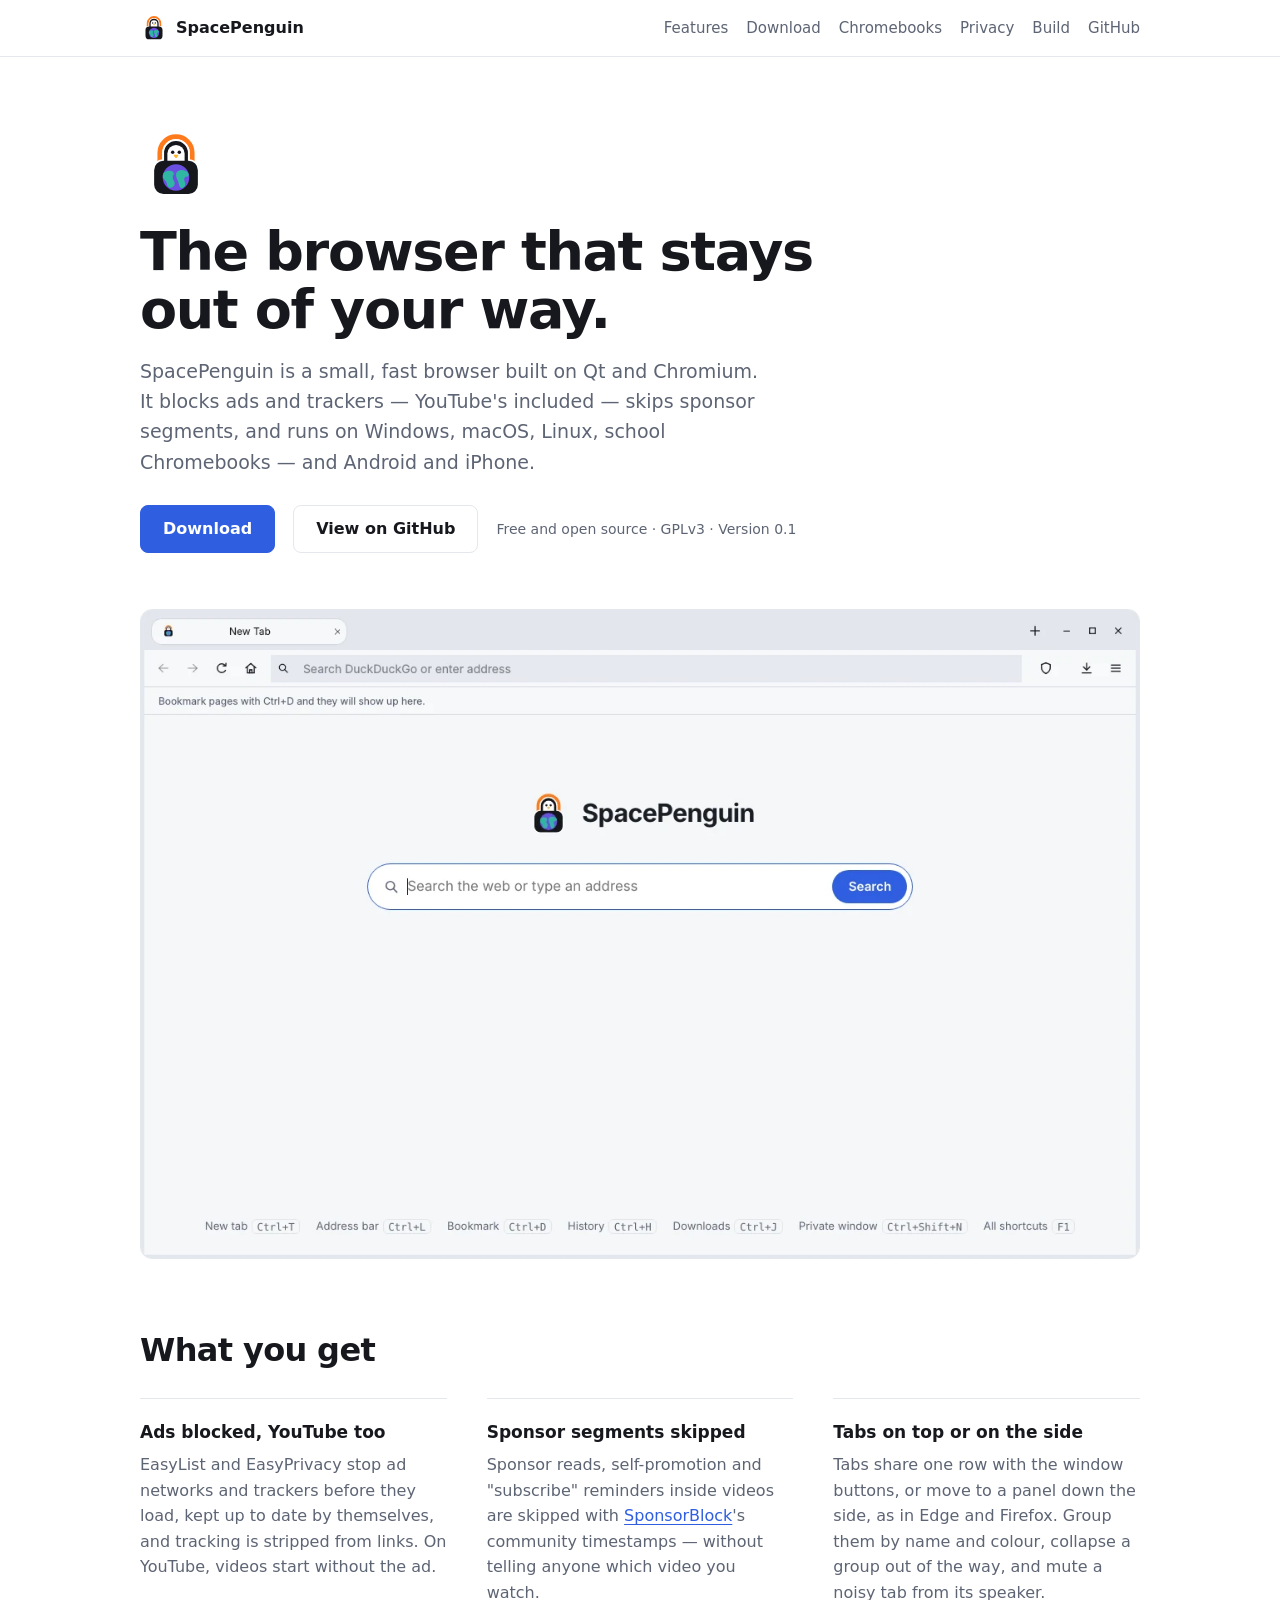
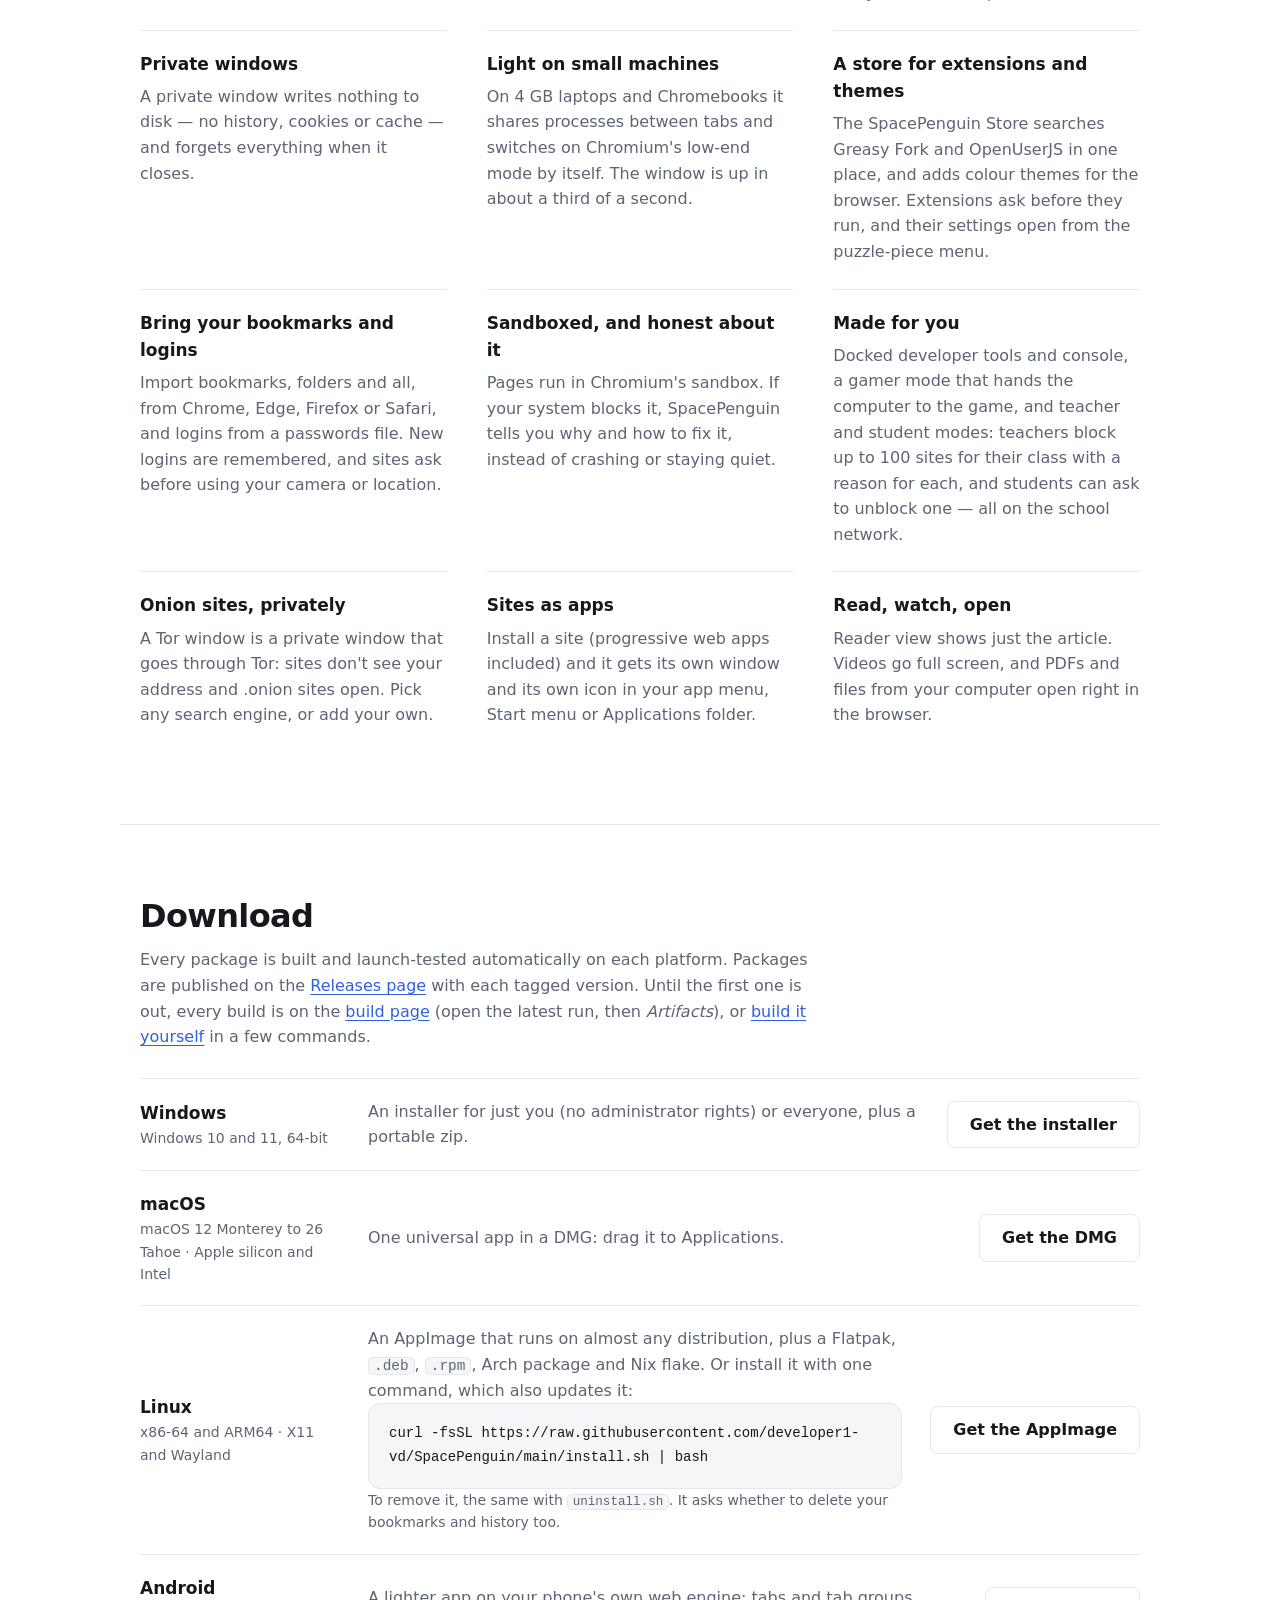
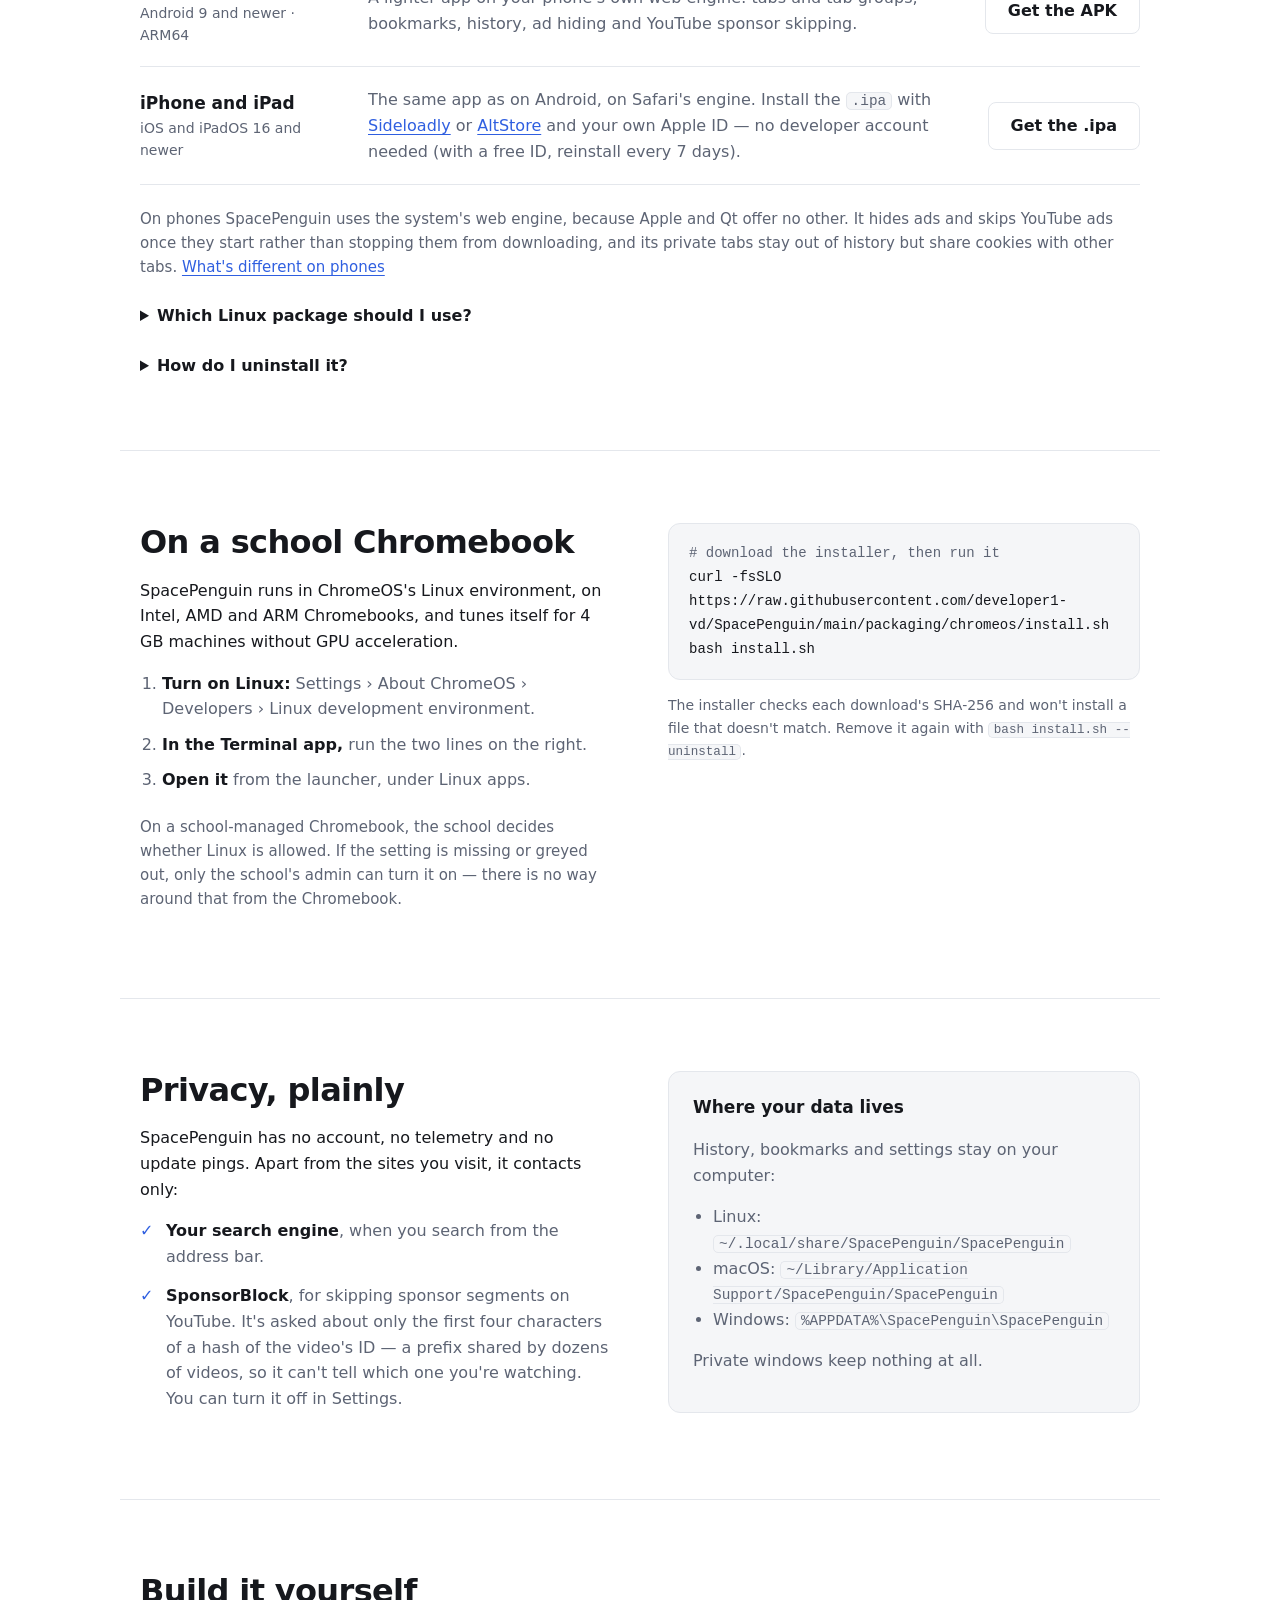
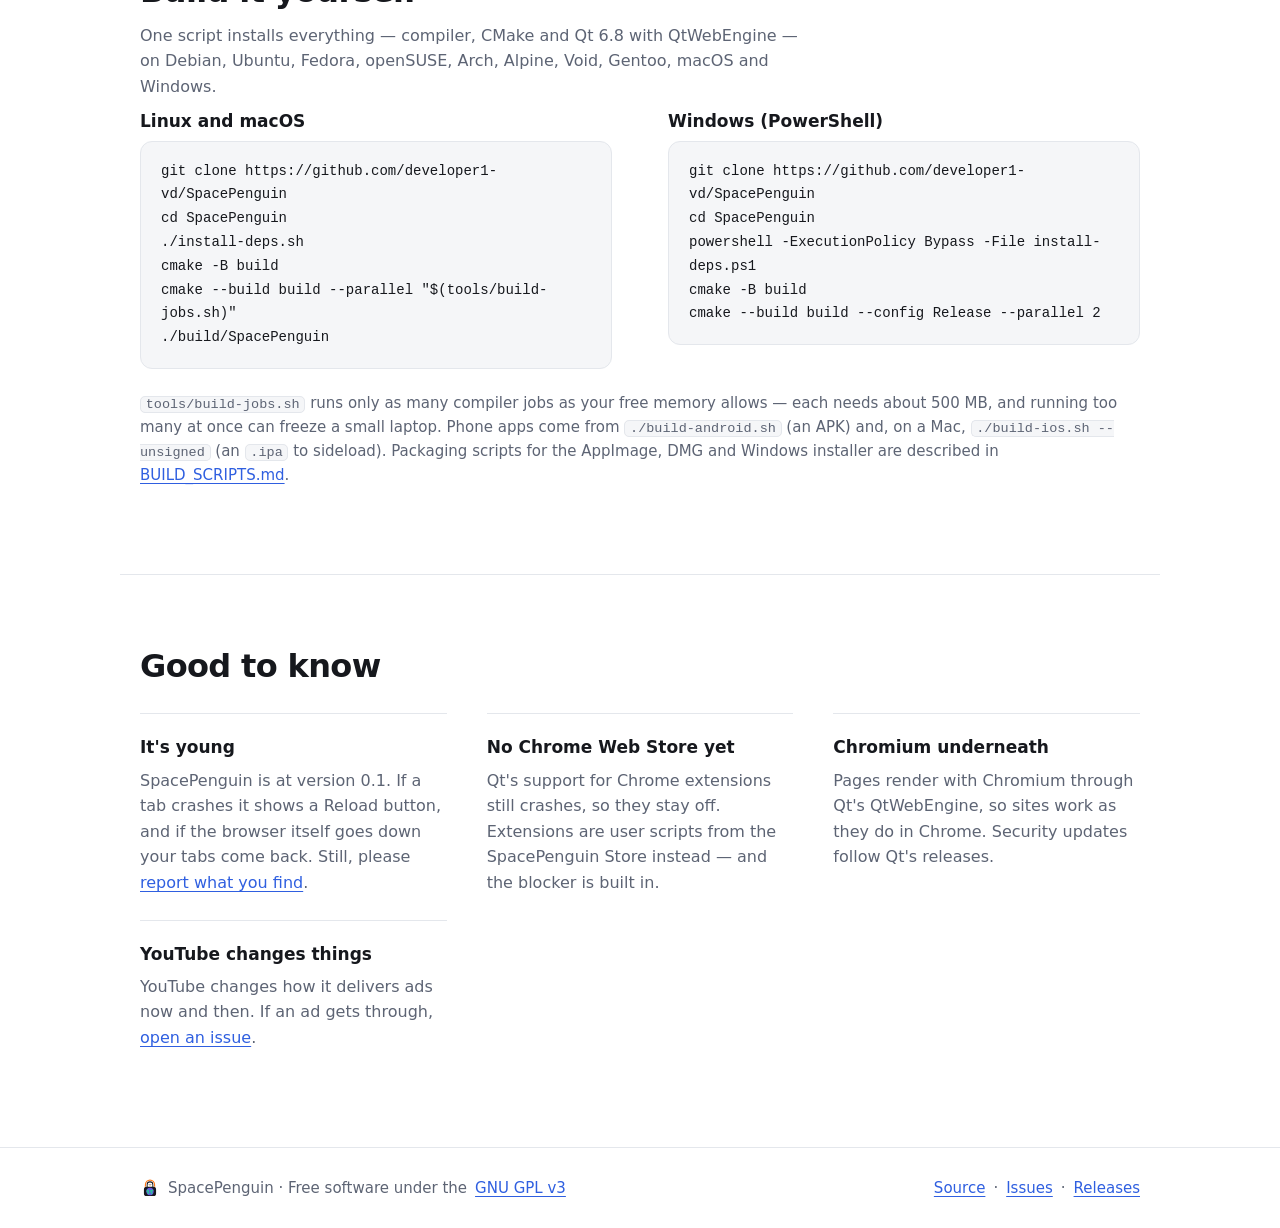
==== commit 8811013b: "Crash recovery and about:logins - A tab whose renderer crashes or is killed for memory shows a page " ====
--- a/docs/index.html
+++ b/docs/index.html
@@ -41,7 +41,7 @@
     <p class="cta">
       <a class="button" href="#download">Download</a>
       <a class="button ghost" href="https://github.com/developer1-vd/SpacePenguin">View on GitHub</a>
-      <span class="fineprint">Free and open source · GPLv3 · Pre-release</span>
+      <span class="fineprint">Free and open source · GPLv3 · Version 0.1</span>
     </p>
     <picture class="shot">
       <source srcset="assets/screenshot-dark.webp" media="(prefers-color-scheme: dark)">
@@ -292,8 +292,9 @@
     <h2>Good to know</h2>
     <div class="list">
       <div>
-        <h3>It's pre-release</h3>
-        <p>SpacePenguin is young. Expect rough edges, and please
+        <h3>It's young</h3>
+        <p>SpacePenguin is at version 0.1. If a tab crashes it shows a Reload button, and
+          if the browser itself goes down your tabs come back. Still, please
           <a href="https://github.com/developer1-vd/SpacePenguin/issues">report what you find</a>.</p>
       </div>
       <div>
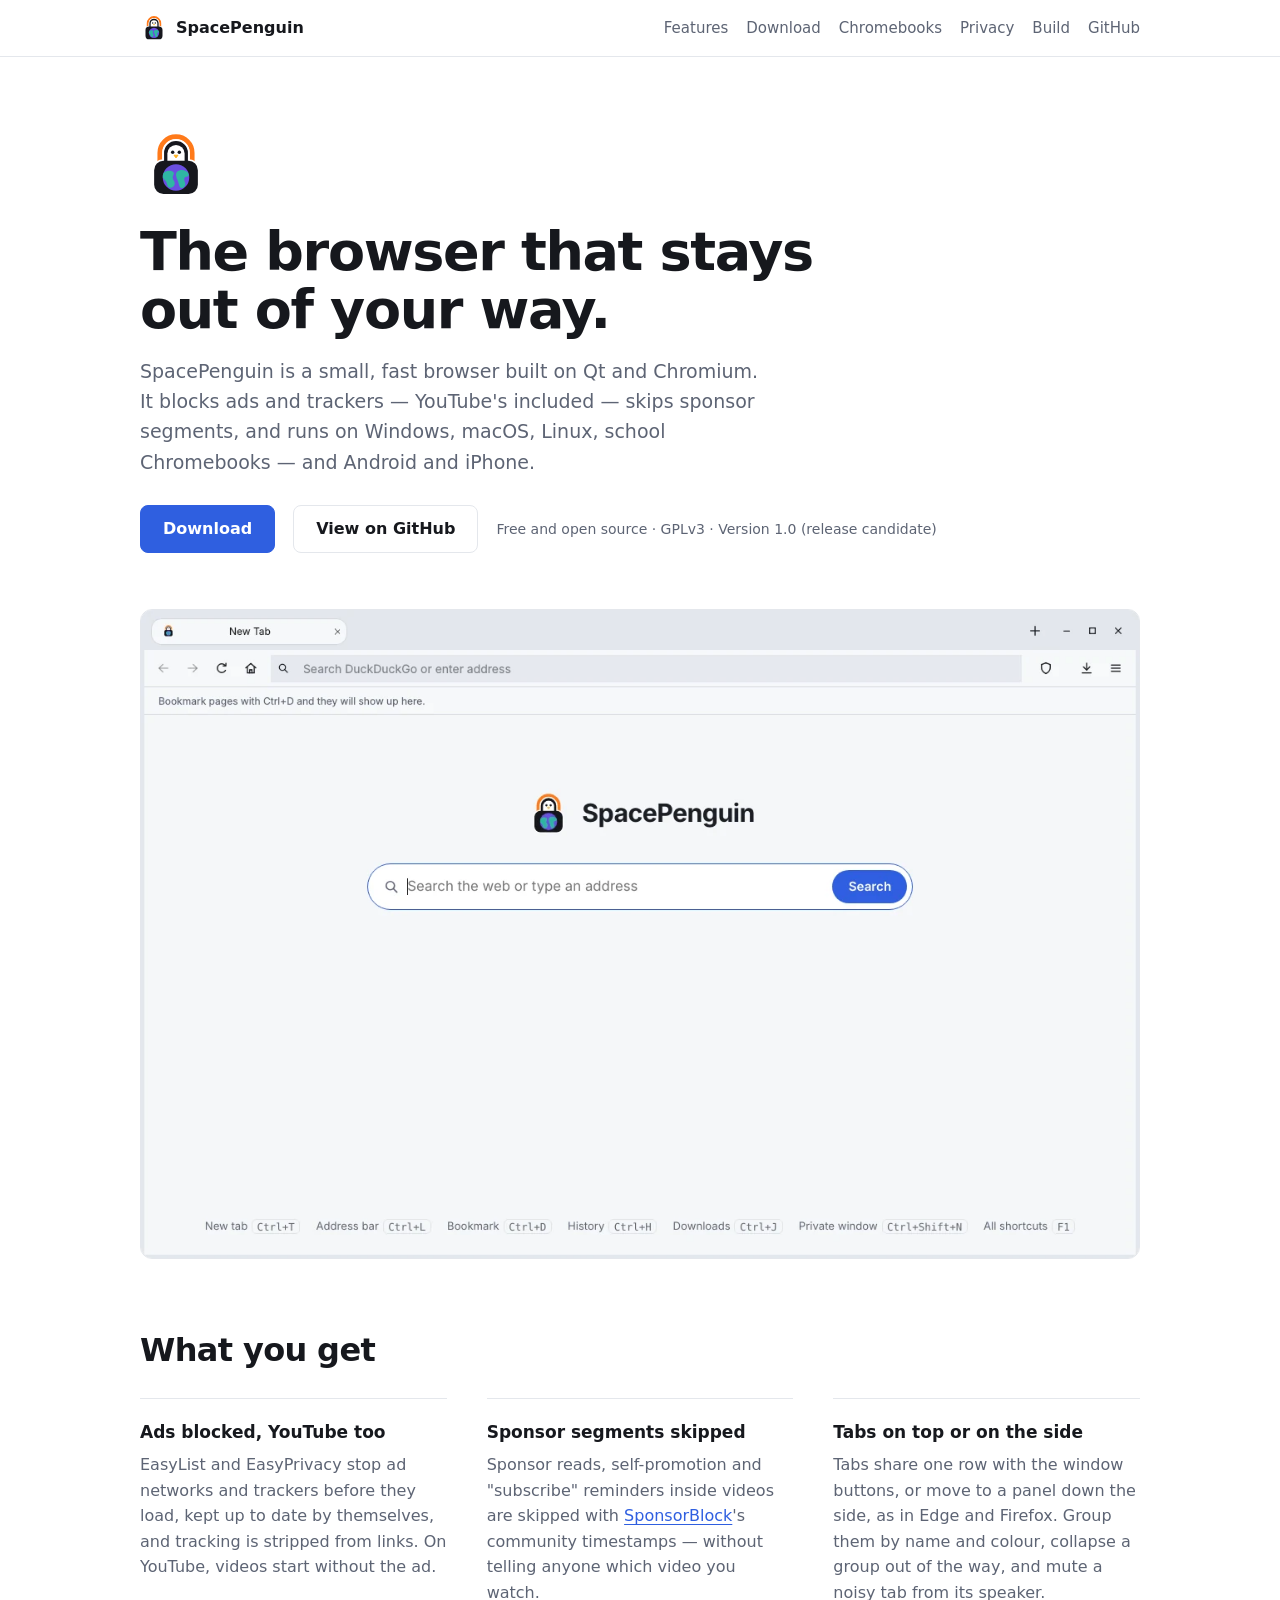
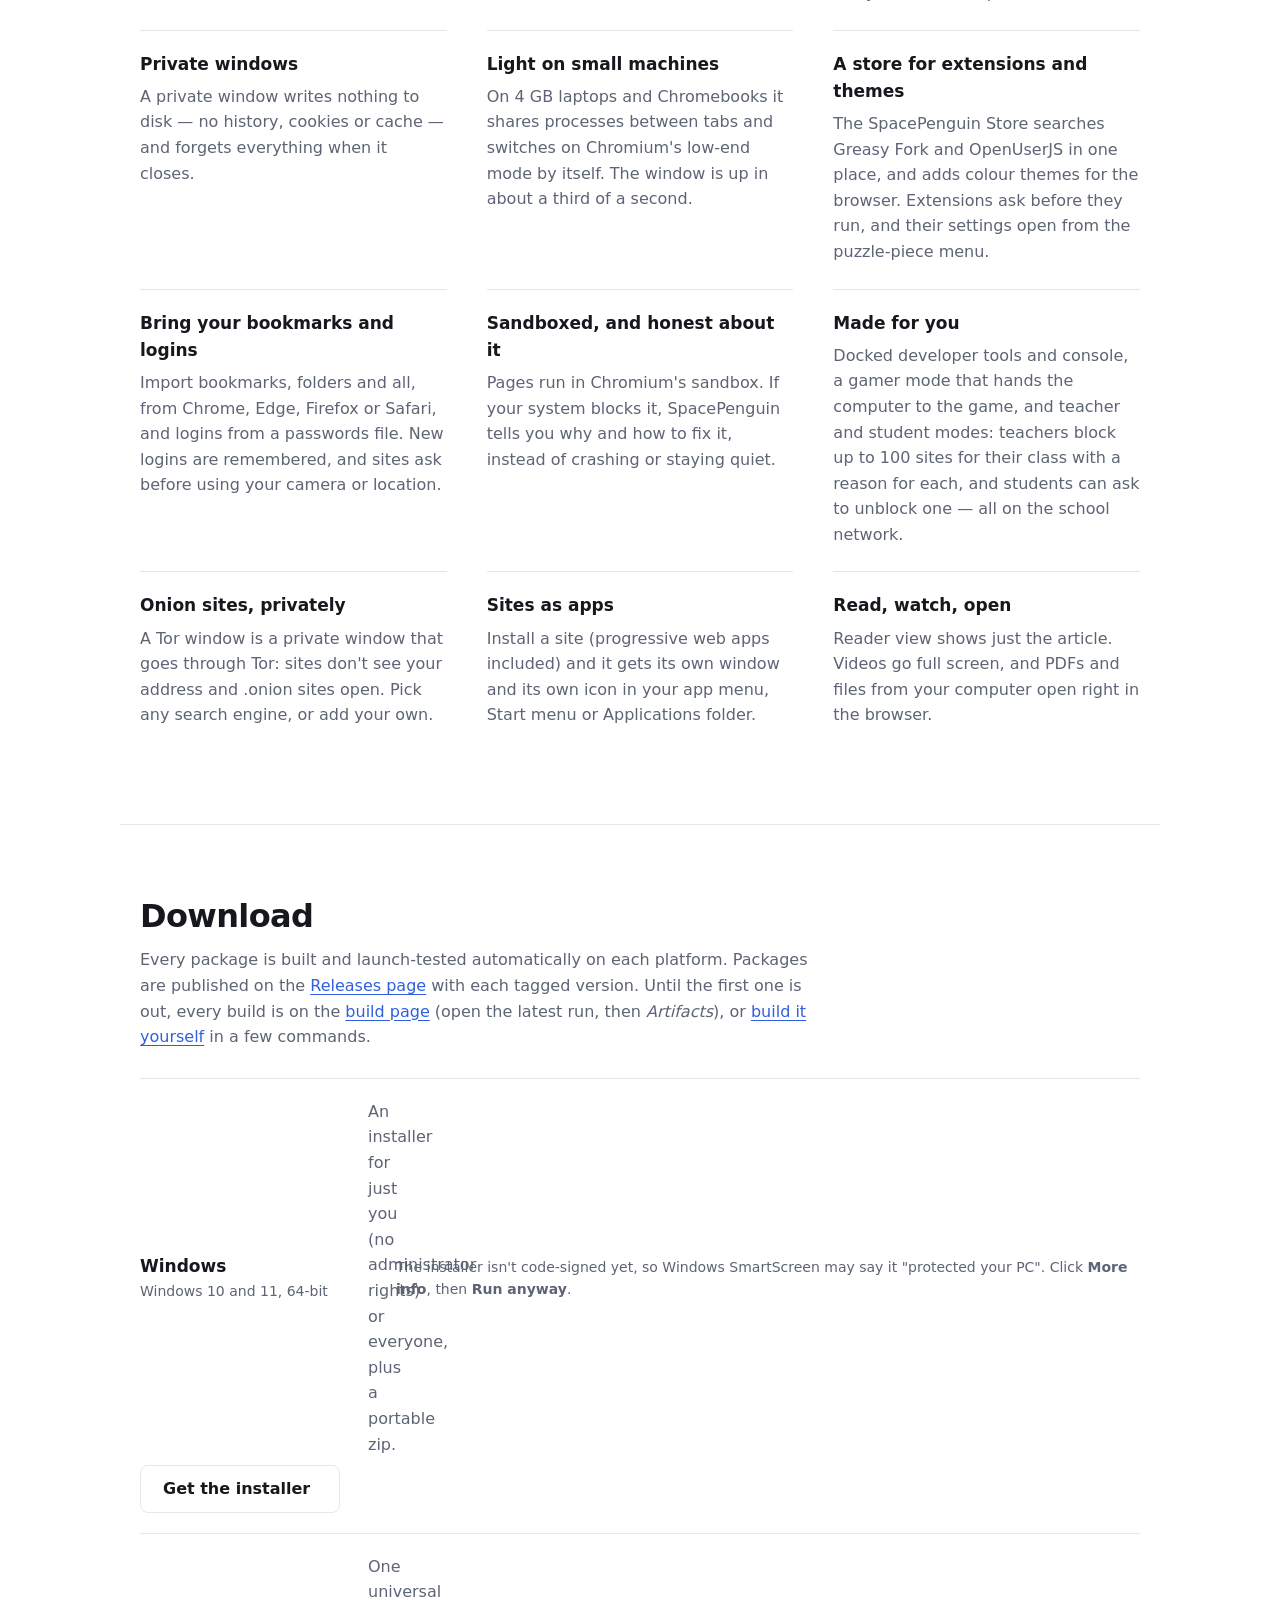
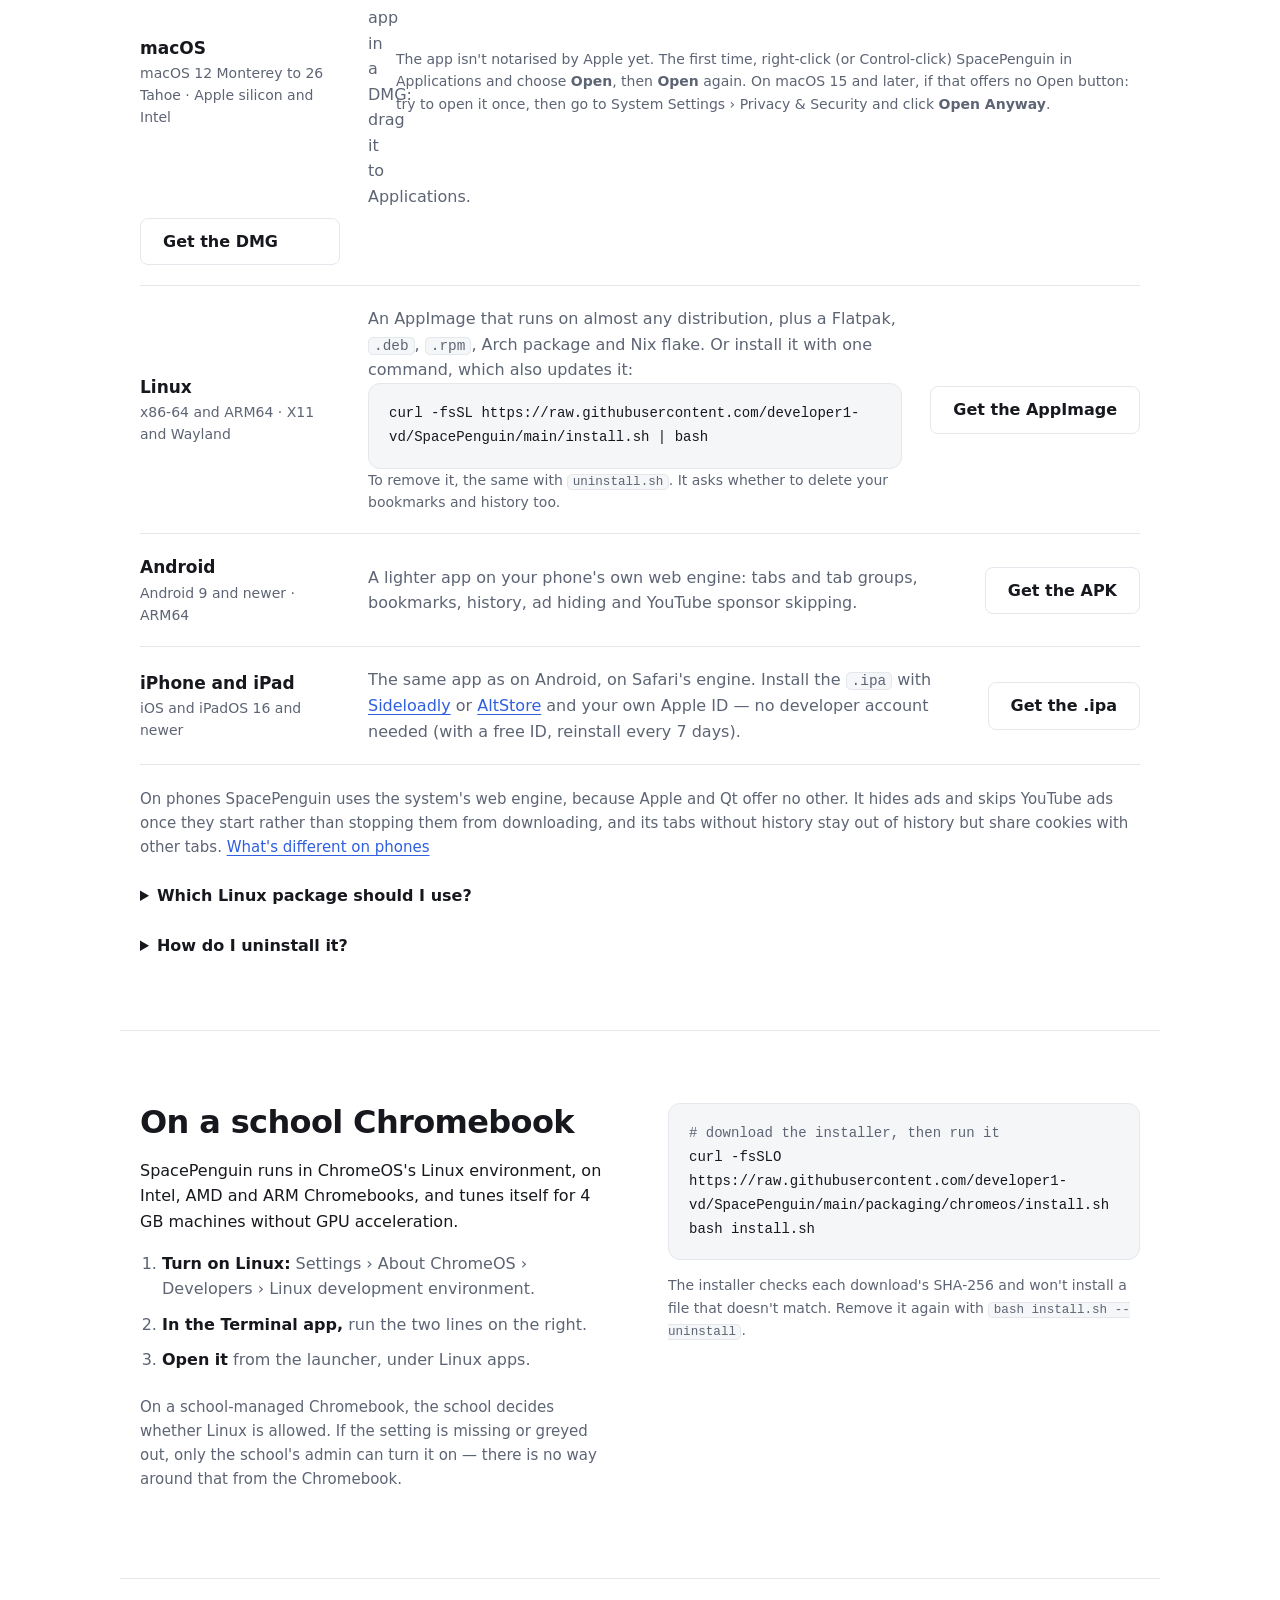
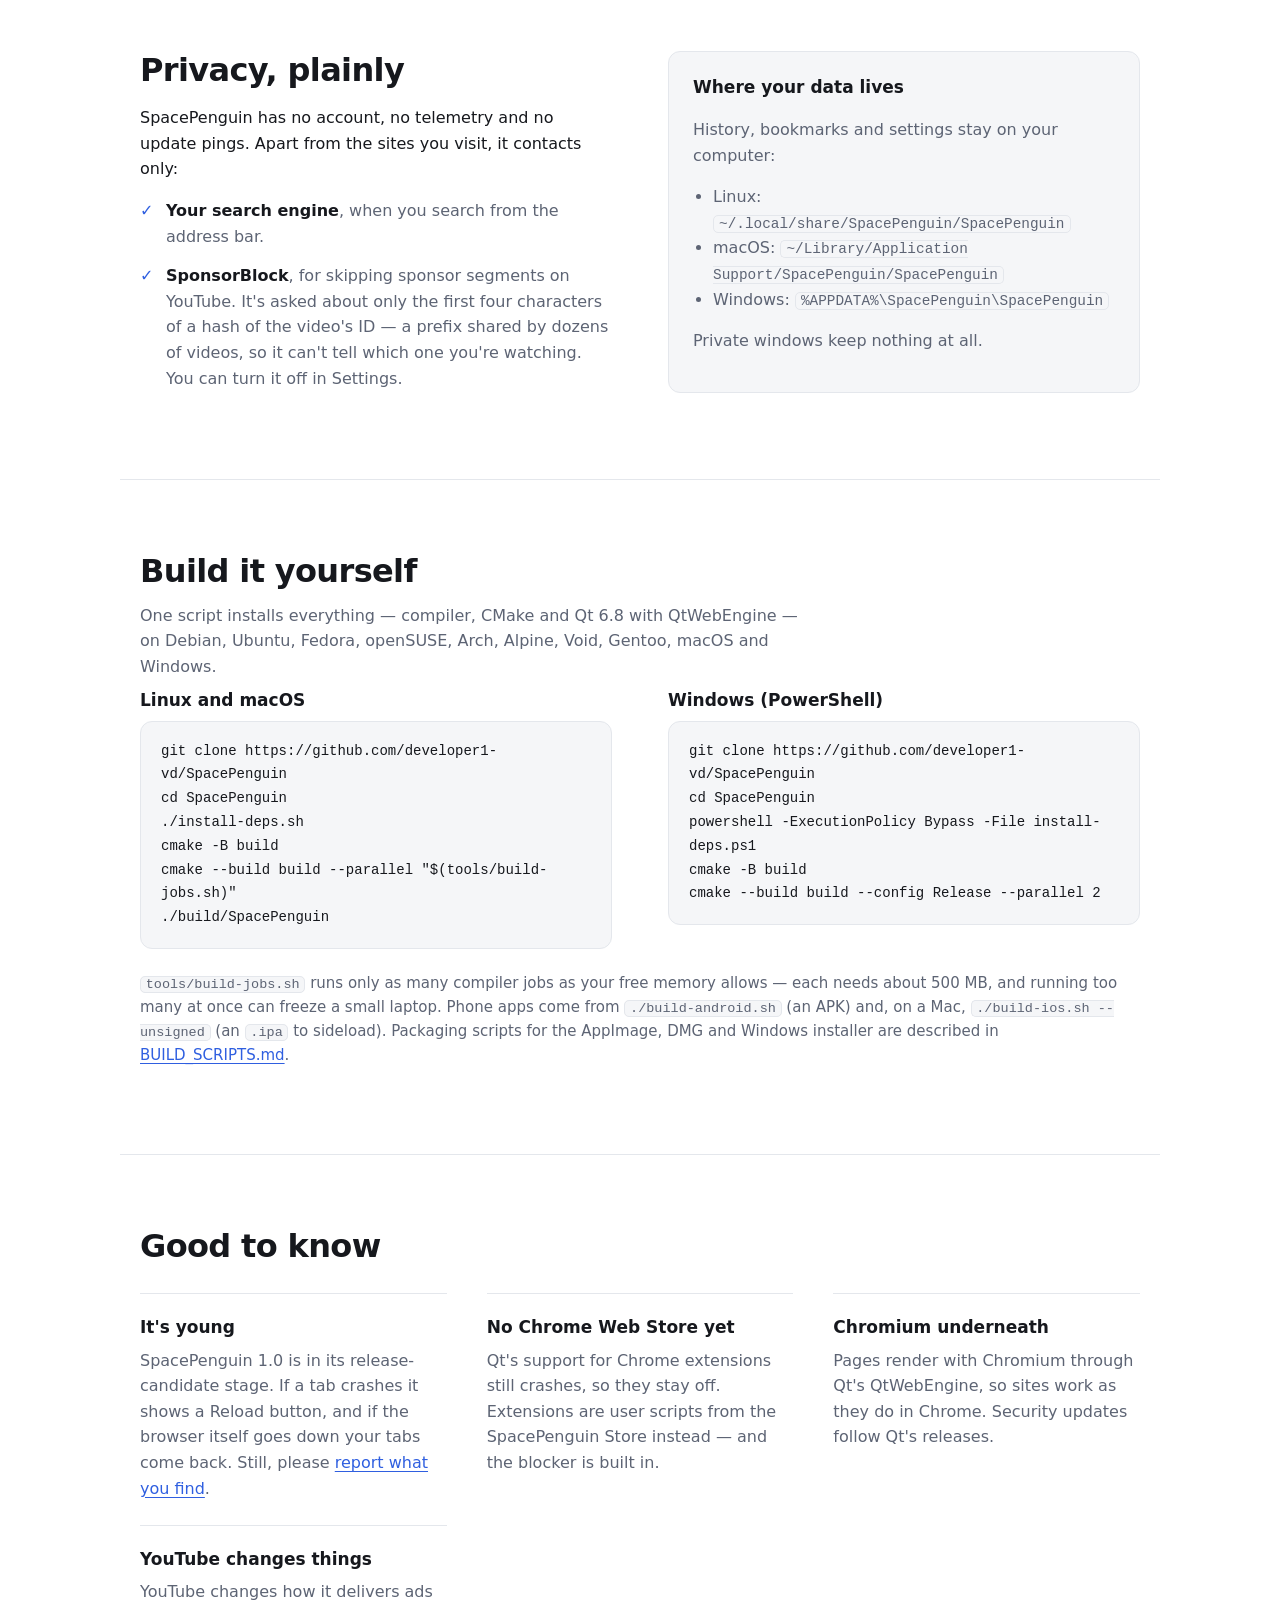
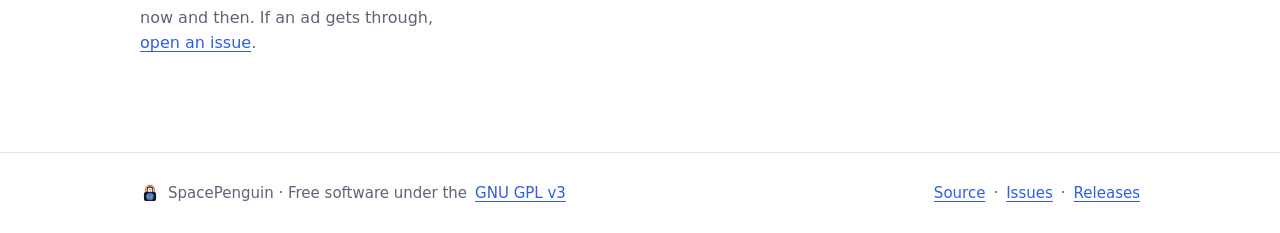
==== commit f0fc4528: "Ready for 1.0: one version, SECURITY.md, and less risk - Version 1.0.0, shown as 1.0.0-rc.1 while it" ====
--- a/docs/index.html
+++ b/docs/index.html
@@ -41,7 +41,7 @@
     <p class="cta">
       <a class="button" href="#download">Download</a>
       <a class="button ghost" href="https://github.com/developer1-vd/SpacePenguin">View on GitHub</a>
-      <span class="fineprint">Free and open source · GPLv3 · Version 0.1</span>
+      <span class="fineprint">Free and open source · GPLv3 · Version 1.0 (release candidate)</span>
     </p>
     <picture class="shot">
       <source srcset="assets/screenshot-dark.webp" media="(prefers-color-scheme: dark)">
@@ -137,11 +137,19 @@
         <h3>Windows<span class="meta">Windows 10 and 11, 64-bit</span></h3>
         <p>An installer for just you (no administrator rights) or everyone, plus a portable
           zip.</p>
+        <p class="fineprint">The installer isn't code-signed yet, so Windows SmartScreen may
+          say it "protected your PC". Click <strong>More info</strong>, then
+          <strong>Run anyway</strong>.</p>
         <a class="button ghost" href="https://github.com/developer1-vd/SpacePenguin/releases">Get the installer</a>
       </article>
       <article class="row">
         <h3>macOS<span class="meta">macOS 12 Monterey to 26 Tahoe · Apple silicon and Intel</span></h3>
         <p>One universal app in a DMG: drag it to Applications.</p>
+        <p class="fineprint">The app isn't notarised by Apple yet. The first time, right-click
+          (or Control-click) SpacePenguin in Applications and choose <strong>Open</strong>, then
+          <strong>Open</strong> again. On macOS 15 and later, if that offers no Open button: try to
+          open it once, then go to System Settings › Privacy &amp; Security and click
+          <strong>Open Anyway</strong>.</p>
         <a class="button ghost" href="https://github.com/developer1-vd/SpacePenguin/releases">Get the DMG</a>
       </article>
       <article class="row">
@@ -172,8 +180,8 @@
     </div>
     <p class="note">On phones SpacePenguin uses the system's web engine, because Apple and Qt
       offer no other. It hides ads and skips YouTube ads once they start rather than
-      stopping them from downloading, and its private tabs stay out of history but share
-      cookies with other tabs.
+      stopping them from downloading, and its tabs without history stay out of history but
+      share cookies with other tabs.
       <a href="https://github.com/developer1-vd/SpacePenguin#phones-android-and-ios">What's different on phones</a></p>
     <details class="more">
       <summary>Which Linux package should I use?</summary>
@@ -293,7 +301,7 @@
     <div class="list">
       <div>
         <h3>It's young</h3>
-        <p>SpacePenguin is at version 0.1. If a tab crashes it shows a Reload button, and
+        <p>SpacePenguin 1.0 is in its release-candidate stage. If a tab crashes it shows a Reload button, and
           if the browser itself goes down your tabs come back. Still, please
           <a href="https://github.com/developer1-vd/SpacePenguin/issues">report what you find</a>.</p>
       </div>
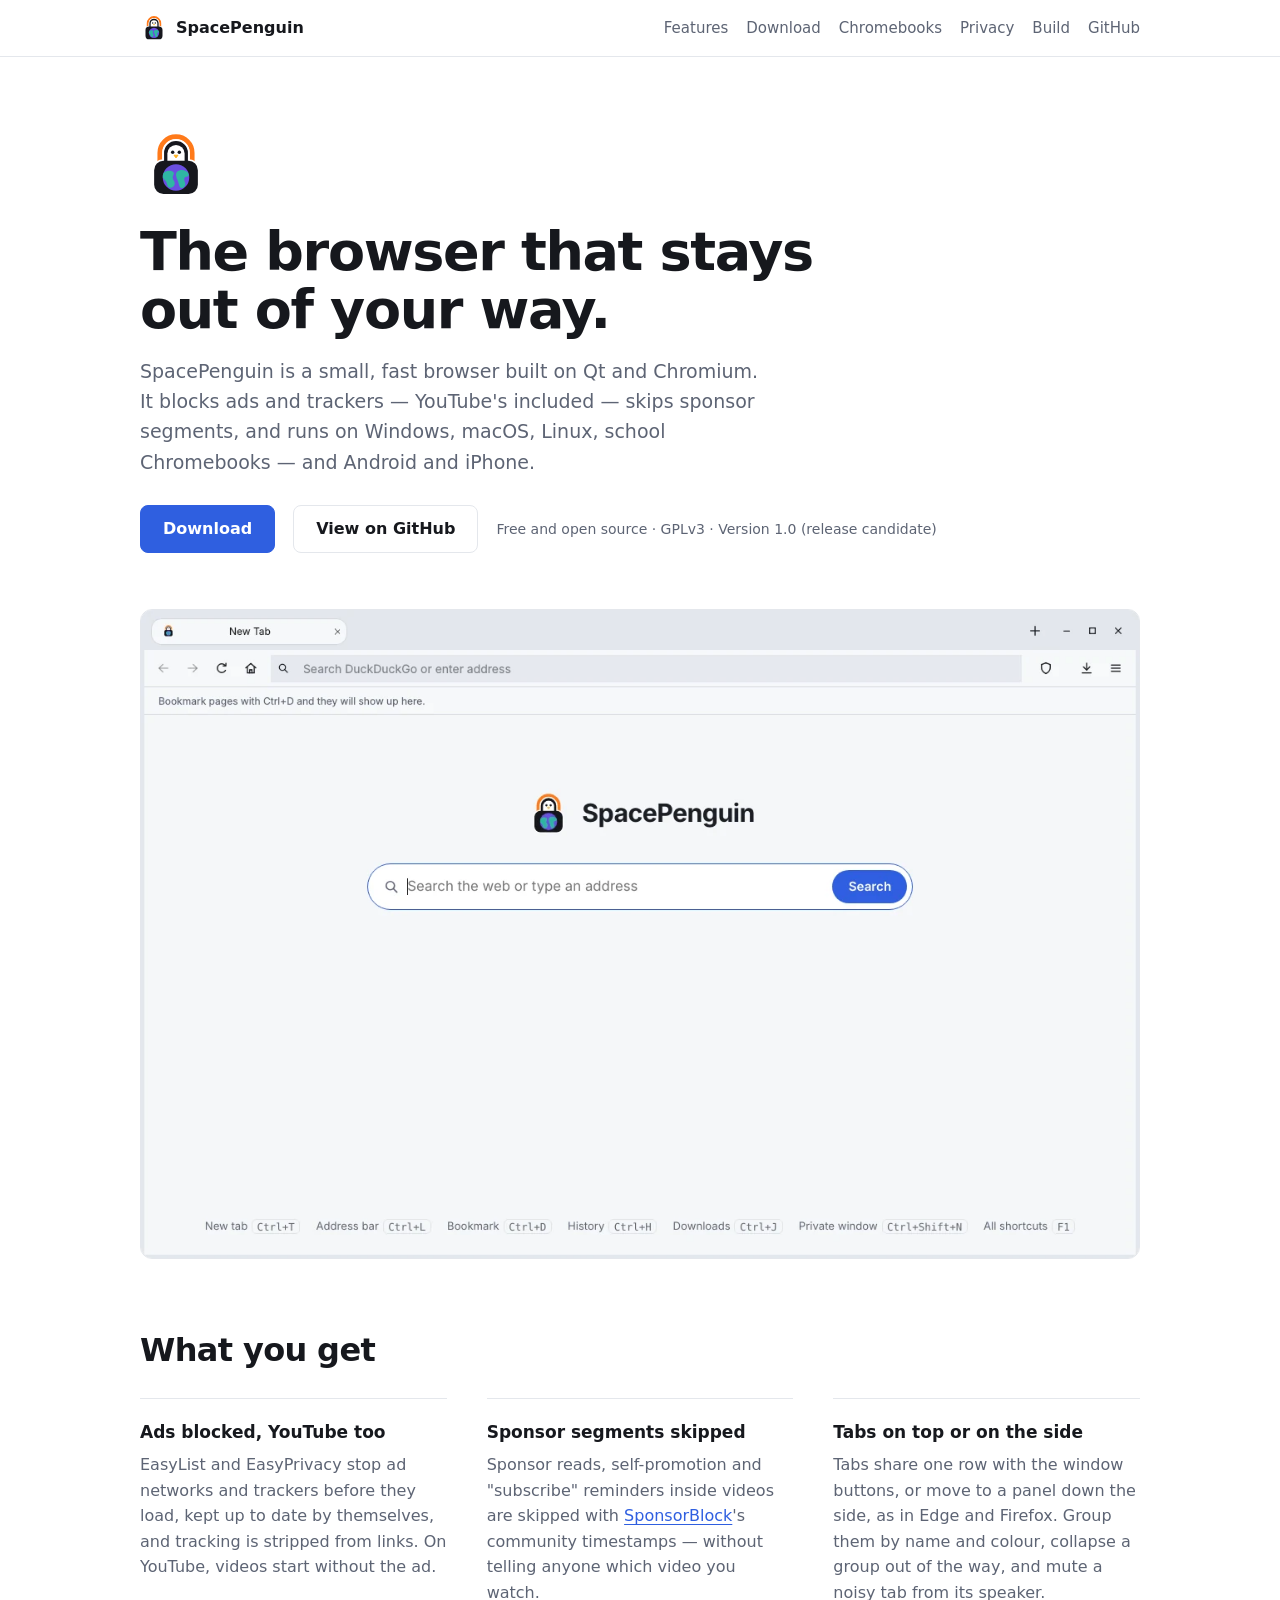
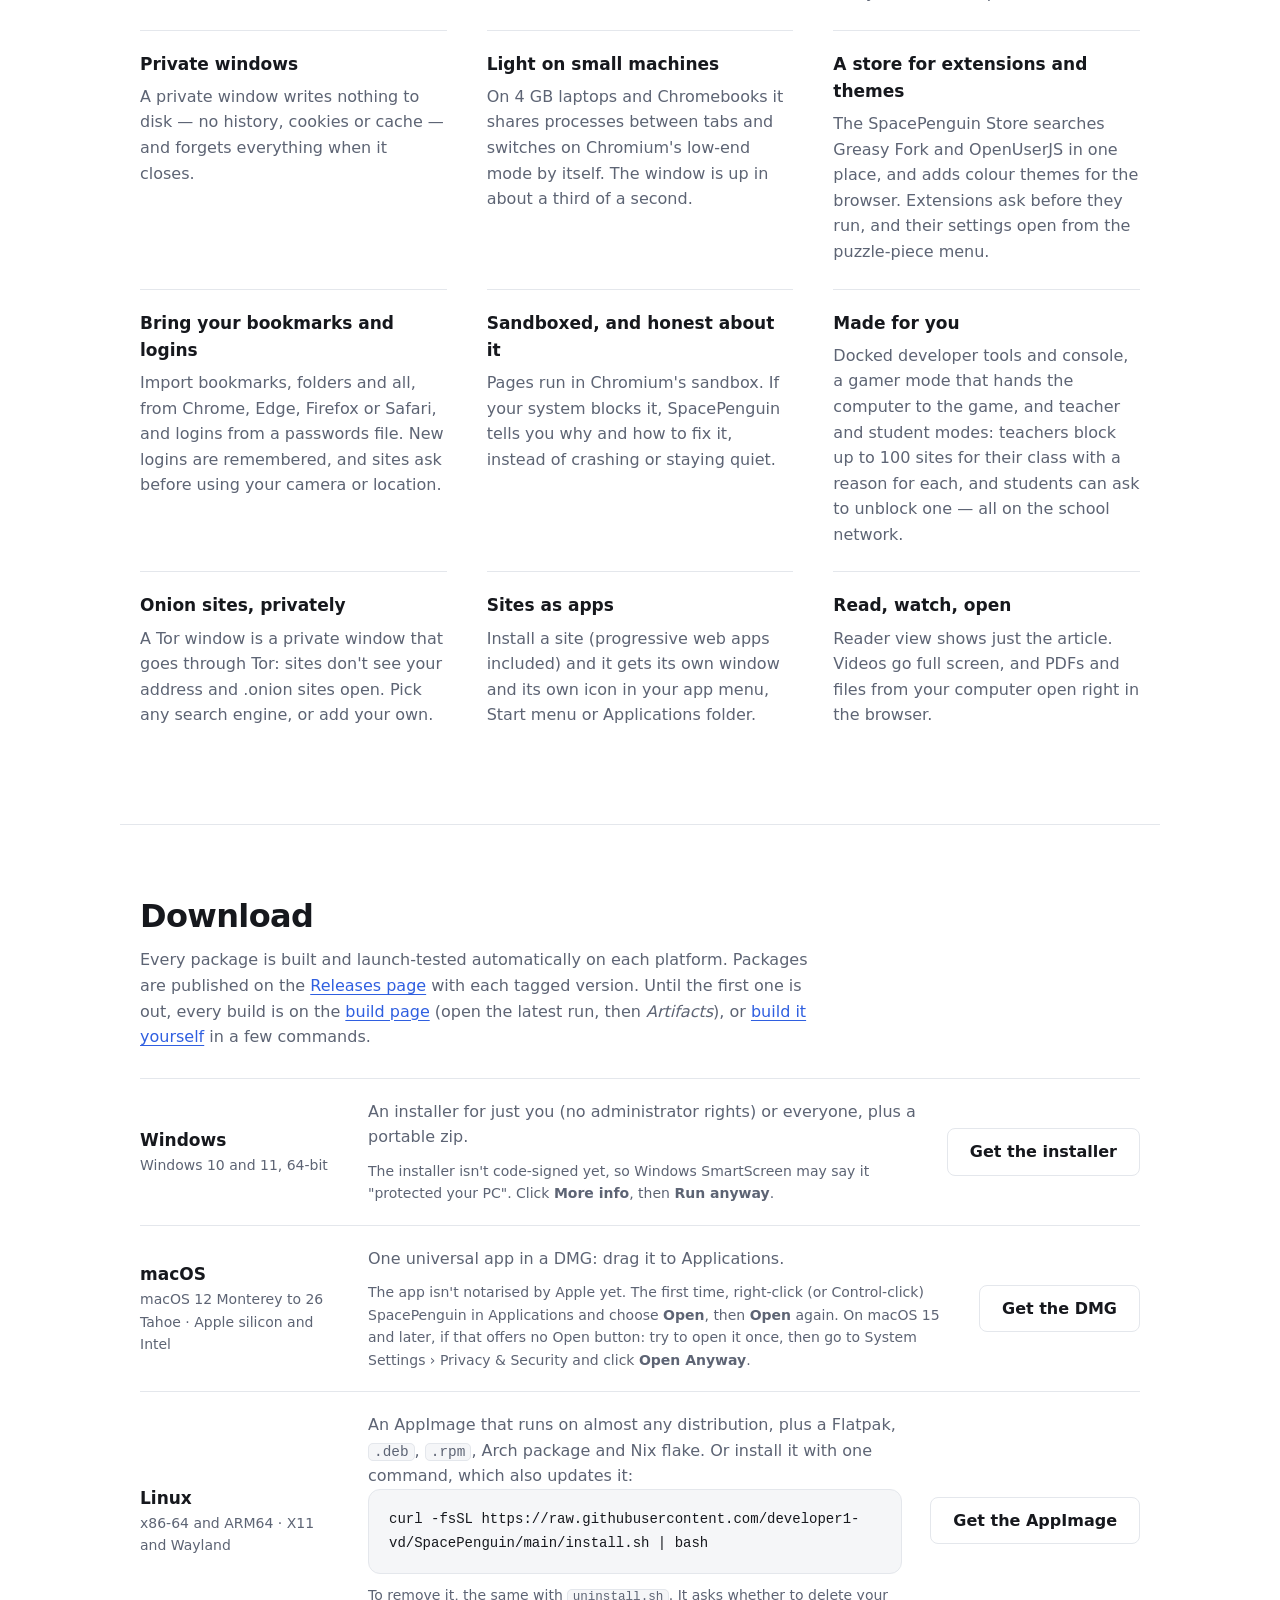
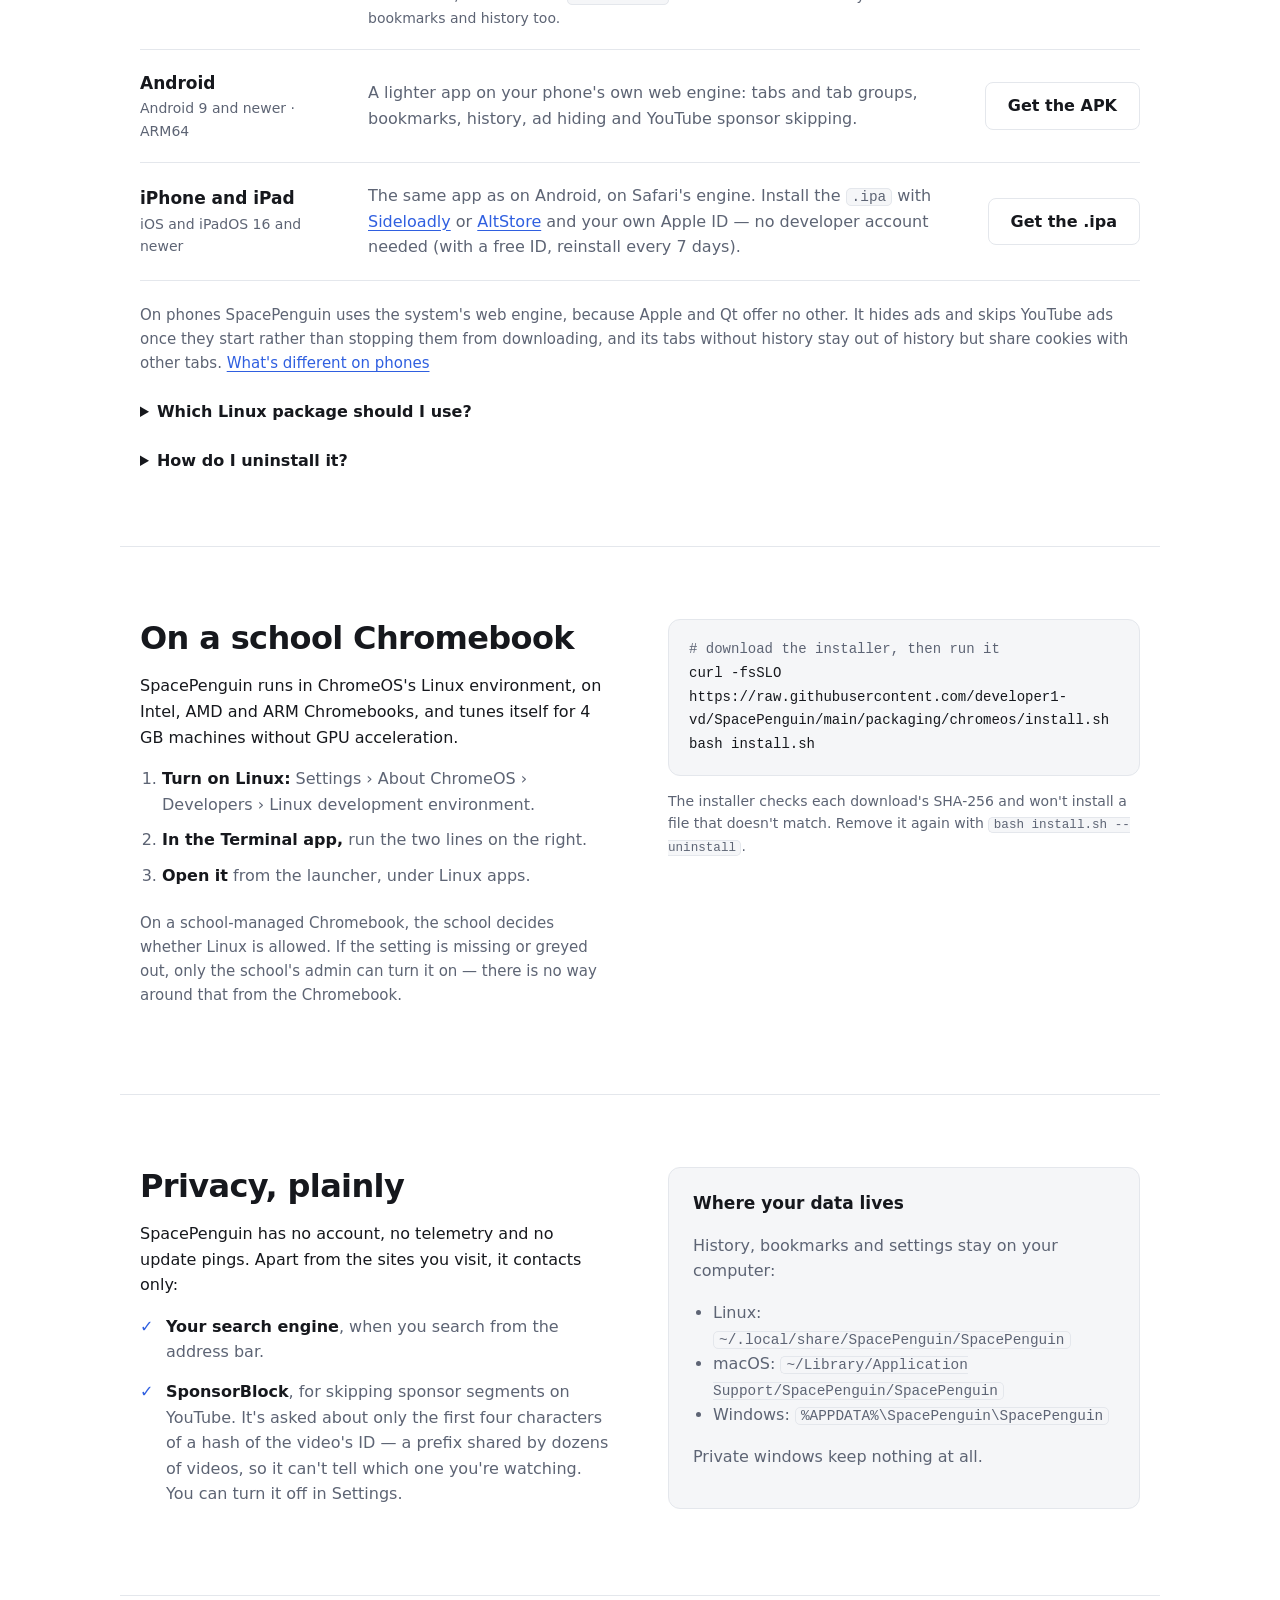
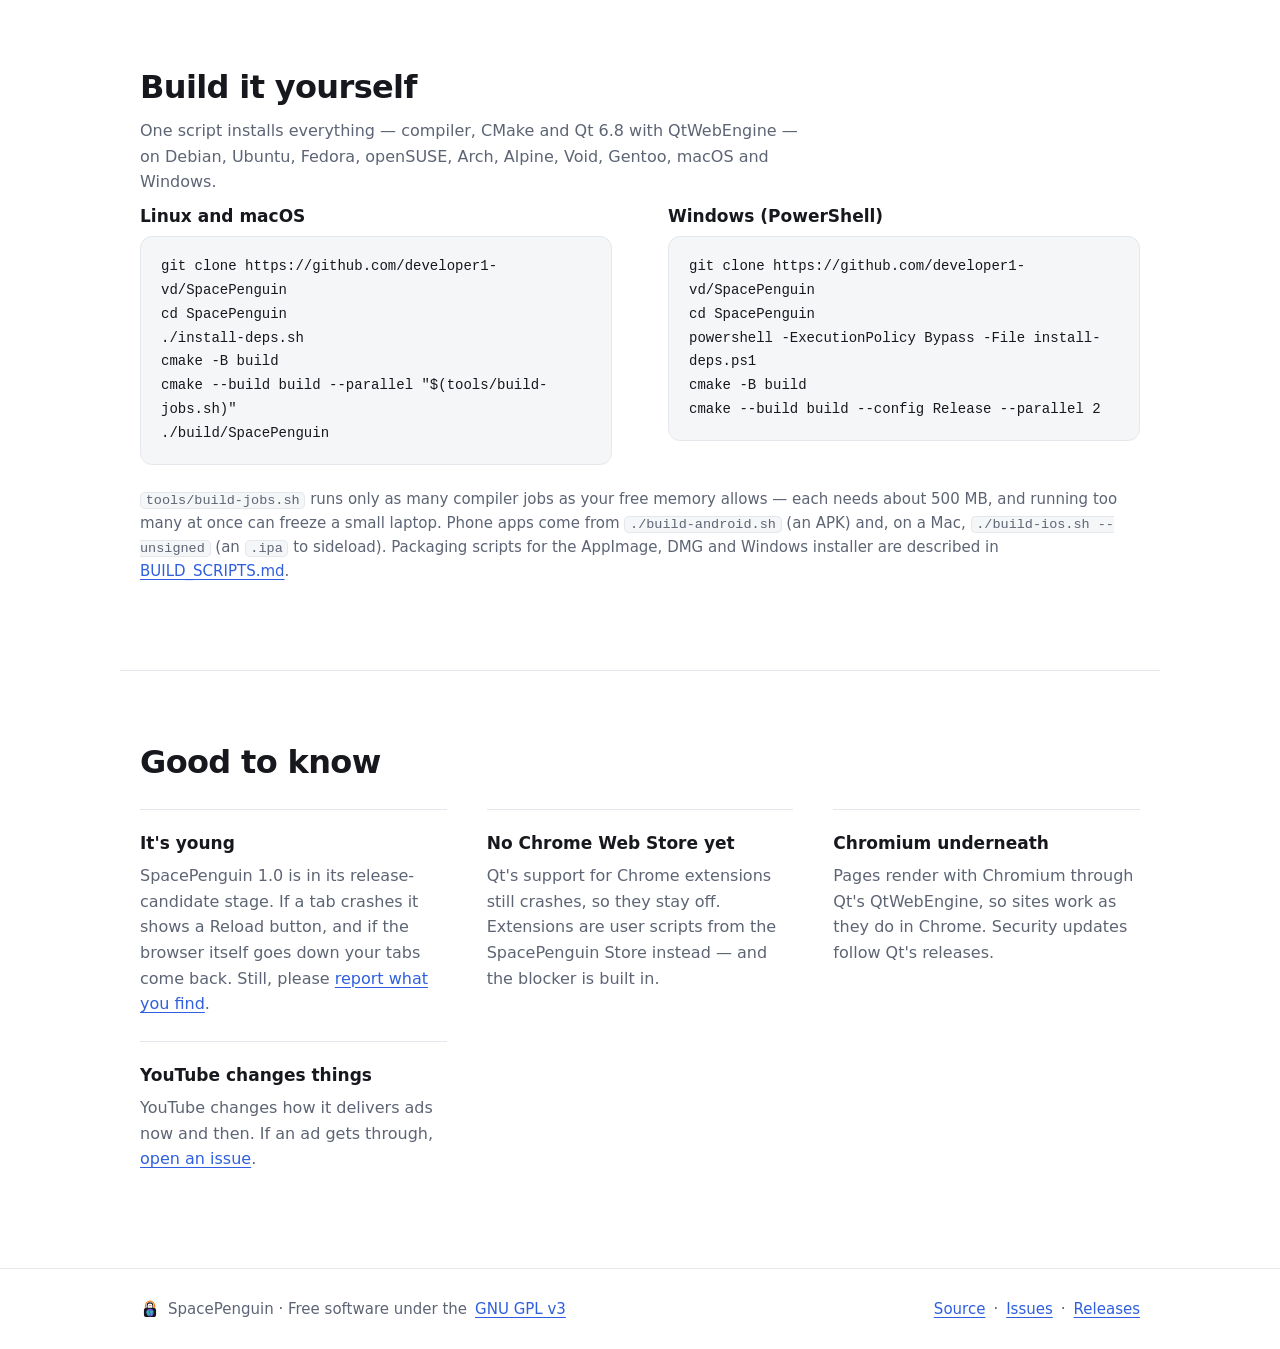
==== commit e31bc907: "Website: fix the Windows and macOS download rows Their note was a fourth item in a three-column row:" ====
--- a/docs/index.html
+++ b/docs/index.html
@@ -135,21 +135,25 @@
     <div class="rows">
       <article class="row">
         <h3>Windows<span class="meta">Windows 10 and 11, 64-bit</span></h3>
-        <p>An installer for just you (no administrator rights) or everyone, plus a portable
-          zip.</p>
-        <p class="fineprint">The installer isn't code-signed yet, so Windows SmartScreen may
-          say it "protected your PC". Click <strong>More info</strong>, then
-          <strong>Run anyway</strong>.</p>
+        <div>
+          <p>An installer for just you (no administrator rights) or everyone, plus a portable
+            zip.</p>
+          <p class="fineprint">The installer isn't code-signed yet, so Windows SmartScreen may
+            say it "protected your PC". Click <strong>More info</strong>, then
+            <strong>Run anyway</strong>.</p>
+        </div>
         <a class="button ghost" href="https://github.com/developer1-vd/SpacePenguin/releases">Get the installer</a>
       </article>
       <article class="row">
         <h3>macOS<span class="meta">macOS 12 Monterey to 26 Tahoe · Apple silicon and Intel</span></h3>
-        <p>One universal app in a DMG: drag it to Applications.</p>
-        <p class="fineprint">The app isn't notarised by Apple yet. The first time, right-click
-          (or Control-click) SpacePenguin in Applications and choose <strong>Open</strong>, then
-          <strong>Open</strong> again. On macOS 15 and later, if that offers no Open button: try to
-          open it once, then go to System Settings › Privacy &amp; Security and click
-          <strong>Open Anyway</strong>.</p>
+        <div>
+          <p>One universal app in a DMG: drag it to Applications.</p>
+          <p class="fineprint">The app isn't notarised by Apple yet. The first time, right-click
+            (or Control-click) SpacePenguin in Applications and choose <strong>Open</strong>, then
+            <strong>Open</strong> again. On macOS 15 and later, if that offers no Open button: try to
+            open it once, then go to System Settings › Privacy &amp; Security and click
+            <strong>Open Anyway</strong>.</p>
+        </div>
         <a class="button ghost" href="https://github.com/developer1-vd/SpacePenguin/releases">Get the DMG</a>
       </article>
       <article class="row">
@@ -193,7 +197,11 @@
           Tumbleweed. They also set up the sandbox permission on Ubuntu.</li>
         <li><strong>Arch</strong> — <code>packaging/arch/PKGBUILD</code>.</li>
         <li><strong>Nix</strong> — <code>nix run github:developer1-vd/SpacePenguin</code>.</li>
-        <li><strong>Flatpak</strong> — built from <code>packaging/flatpak/</code>.</li>
+        <li><strong>Flatpak</strong> — from SpacePenguin's own repository, which then keeps it
+          up to date:
+          <code>flatpak install --user https://developer1-vd.github.io/SpacePenguin/flatpak/spacepenguin.flatpakref</code>.
+          Or download <code>SpacePenguin-x86_64.flatpak</code> (or <code>-aarch64</code>) from
+          the releases and <code>flatpak install --user</code> it.</li>
       </ul>
     </details>
     <details class="more">
--- a/docs/style.css
+++ b/docs/style.css
@@ -112,6 +112,7 @@
 .row > * { min-width: 0; }
 .row h3 { margin: 0; }
 .row p { margin: 0; color: var(--muted); }
+.row > div > * + * { margin-top: 10px; }
 .row .meta { display: block; font-size: 14px; font-weight: 400; color: var(--muted); }
 
 .more { margin-top: 24px; }
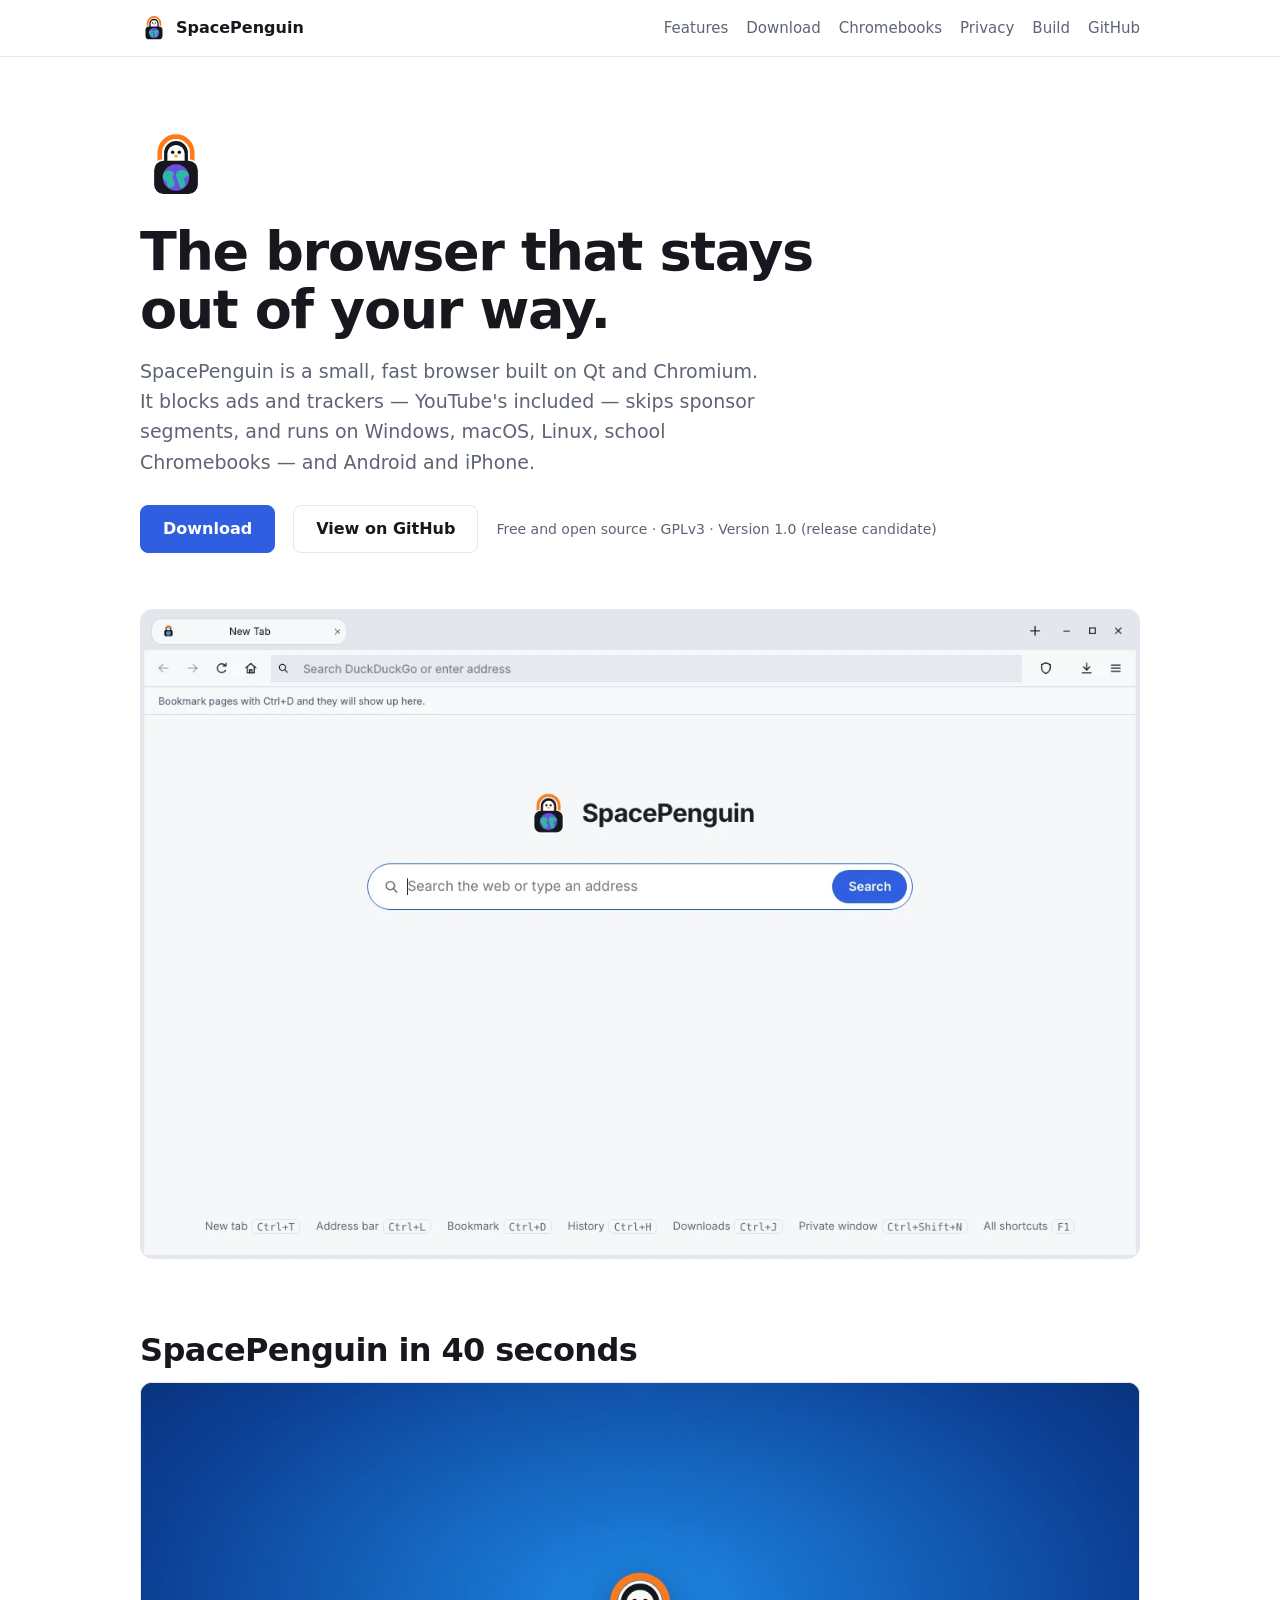
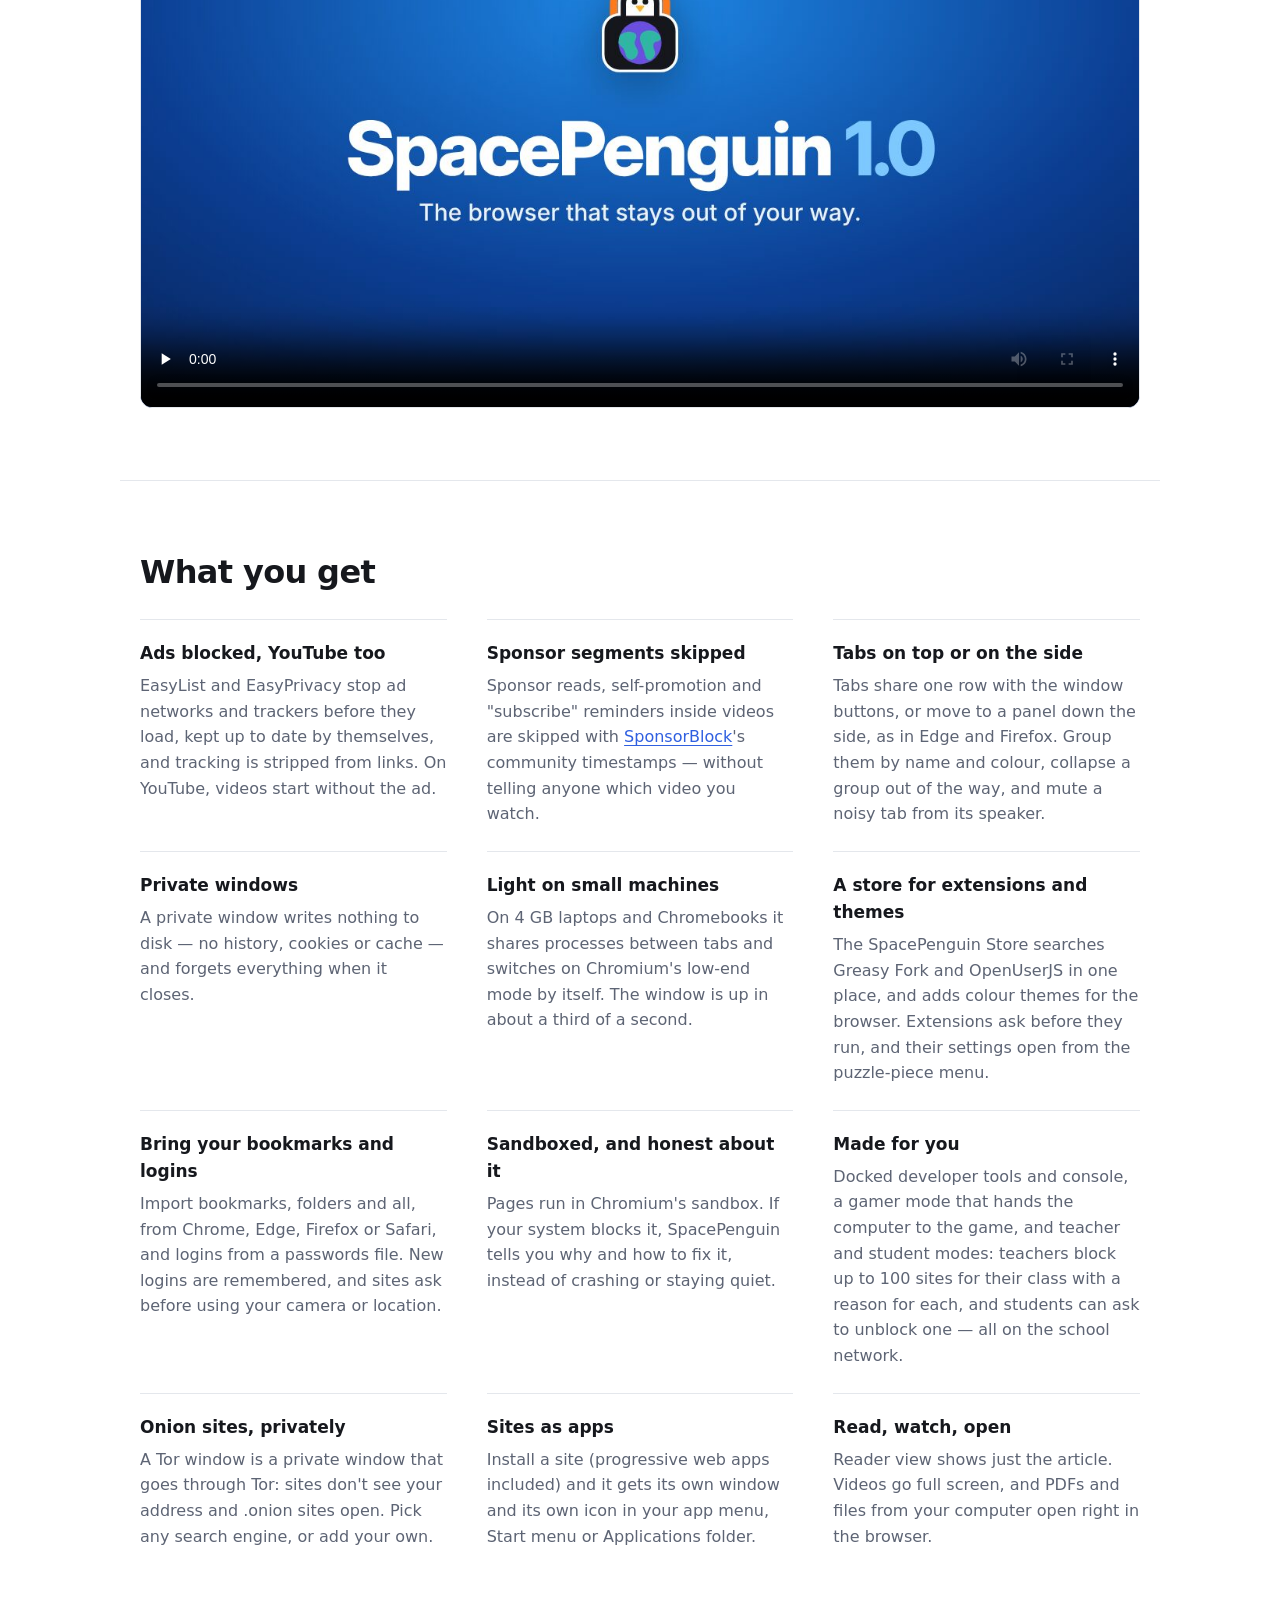
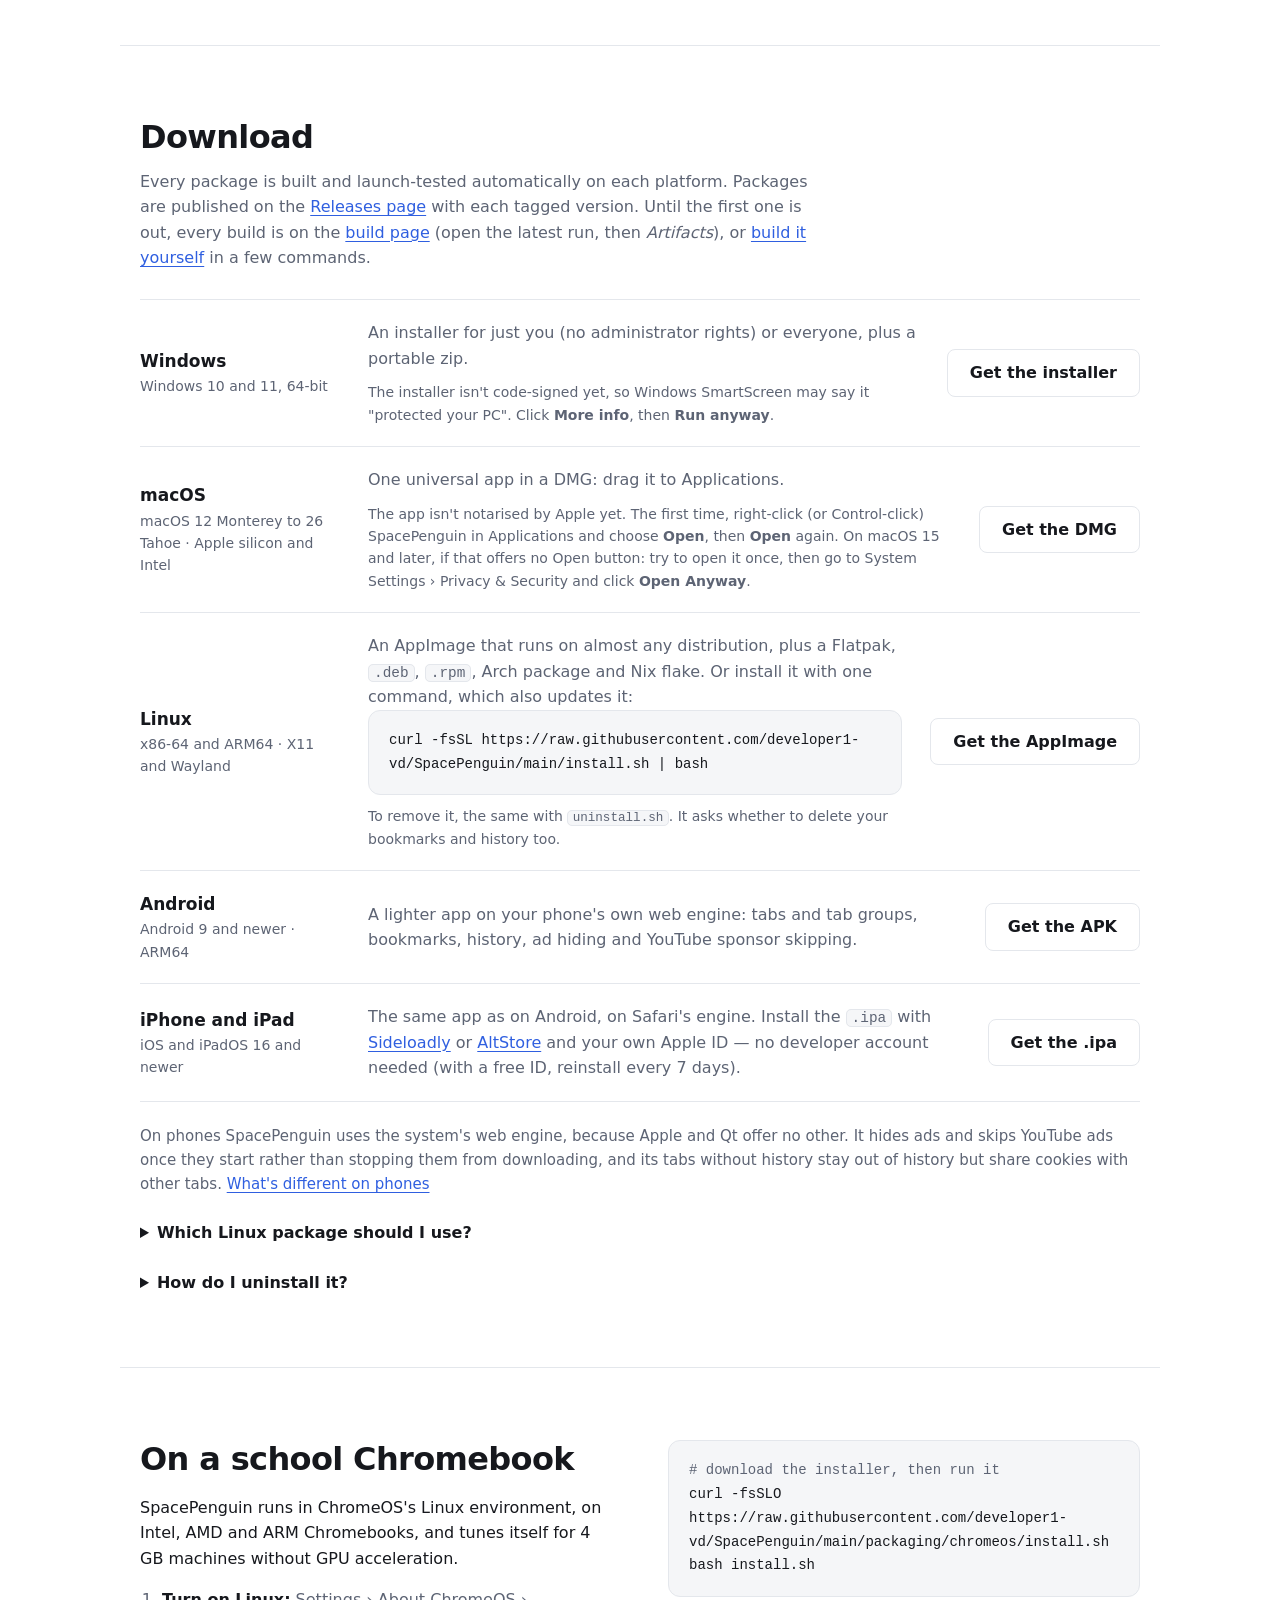
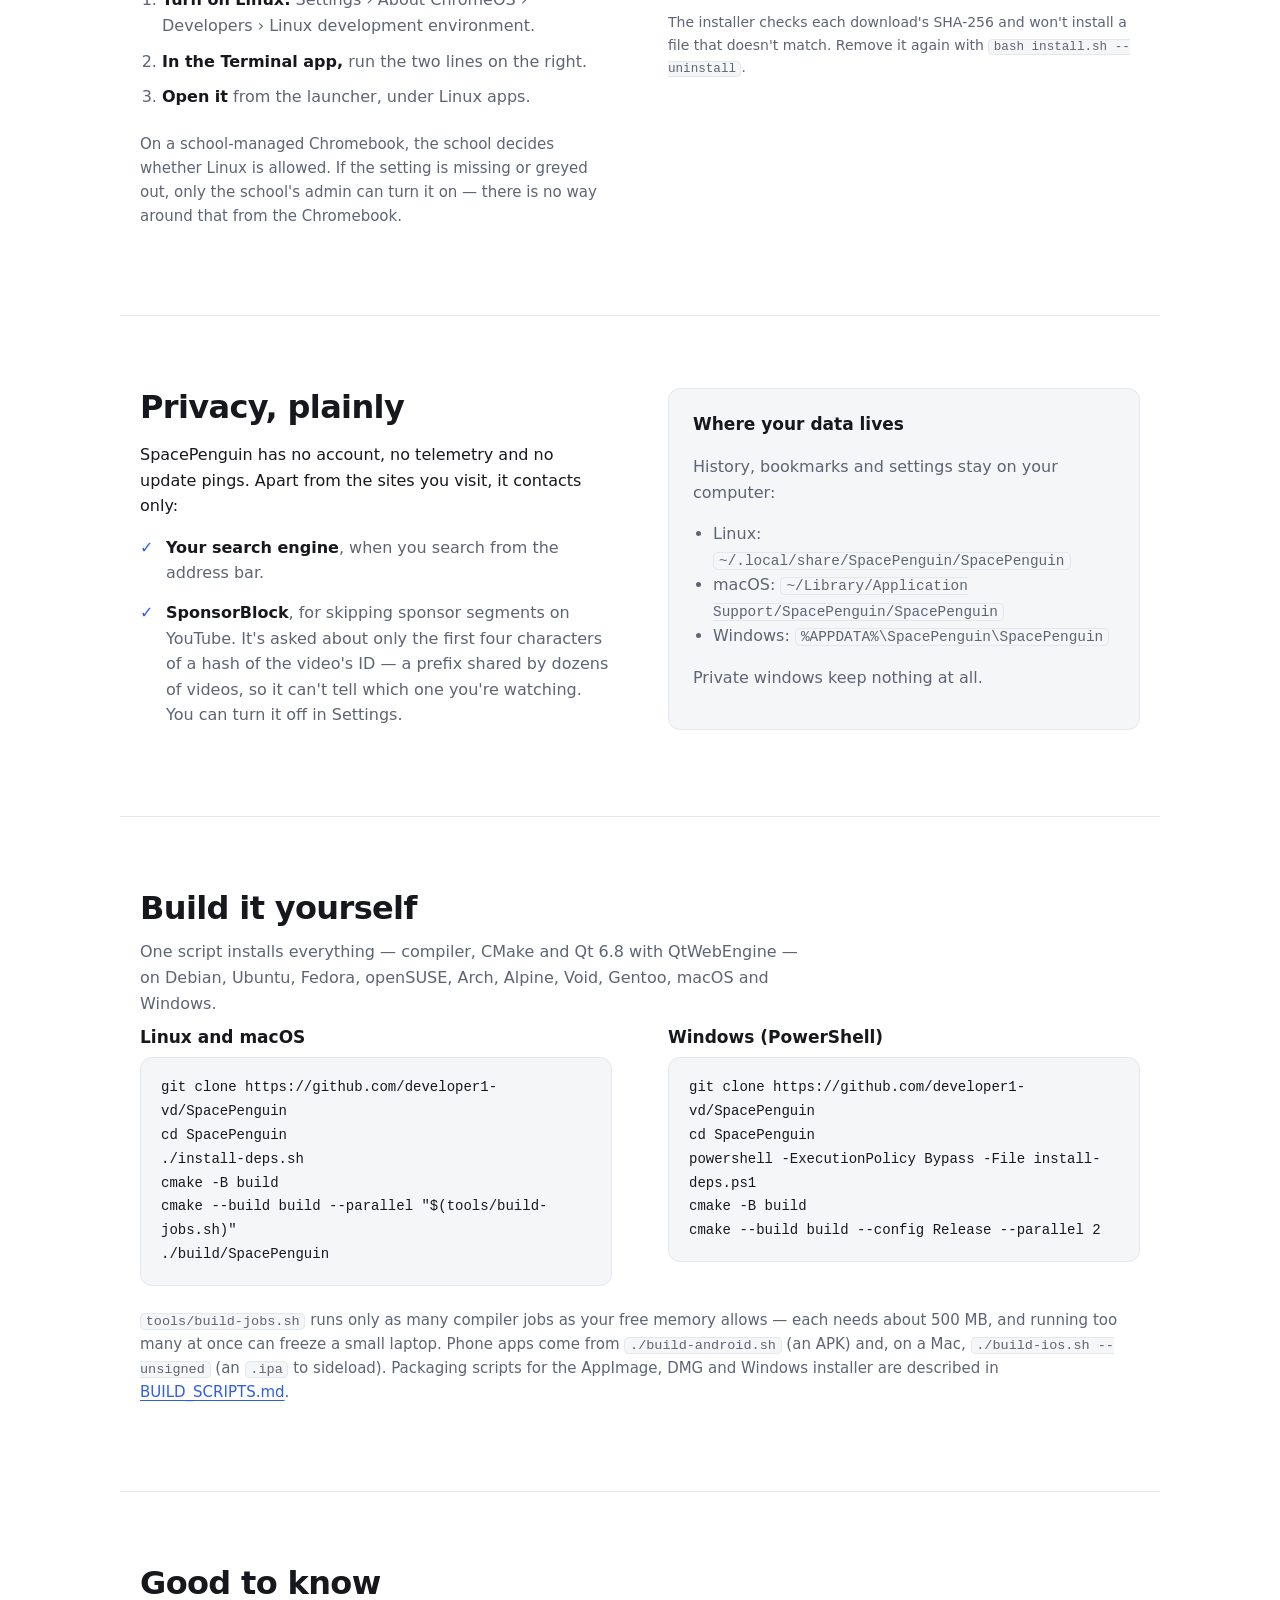
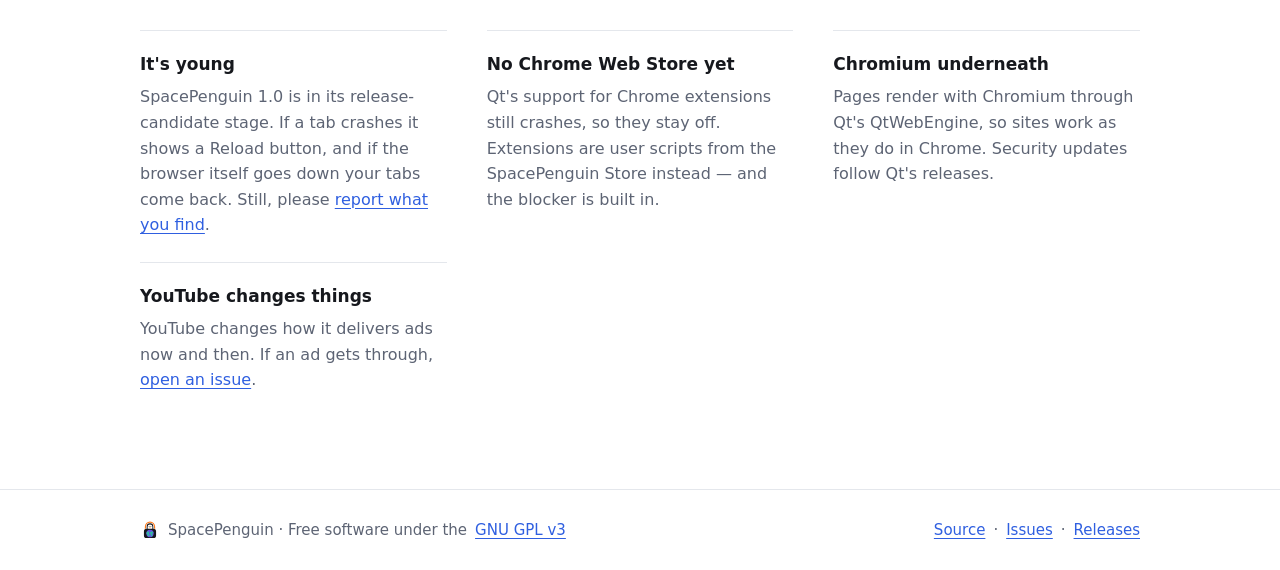
==== commit 926641fb: "A 40-second trailer for 1.0, with its own music Filmed from SpacePenguin itself (sandboxed, on demo " ====
--- a/docs/index.html
+++ b/docs/index.html
@@ -48,6 +48,15 @@
       <img src="assets/screenshot-light.webp" width="1200" height="780"
            alt="SpacePenguin's window: a row of tabs with the window buttons, an address bar, and the start page with a search box.">
     </picture>
+</section>
+
+<section id="trailer" class="wrap section">
+  <h2>SpacePenguin in 40 seconds</h2>
+  <video class="trailer" controls preload="none" playsinline width="1280" height="800"
+         poster="assets/trailer-poster.jpg" aria-label="SpacePenguin trailer">
+    <source src="assets/trailer.mp4" type="video/mp4">
+    <a href="assets/trailer.mp4">Watch the trailer (MP4, 3 MB)</a>
+  </video>
 </section>
 
 <section id="features" class="wrap section">
--- a/docs/style.css
+++ b/docs/style.css
@@ -90,6 +90,7 @@
 .fineprint { color: var(--muted); font-size: 14px; }
 
 .shot { display: block; margin: 56px 0 0; }
+.trailer { display: block; width: 100%; height: auto; border: 1px solid var(--rule); border-radius: 12px; background: #071d4a; }
 .shot img { display: block; width: 100%; border: 1px solid var(--rule); border-radius: 12px; }
 
 /* ---- Sections ----------------------------------------------------------- */
